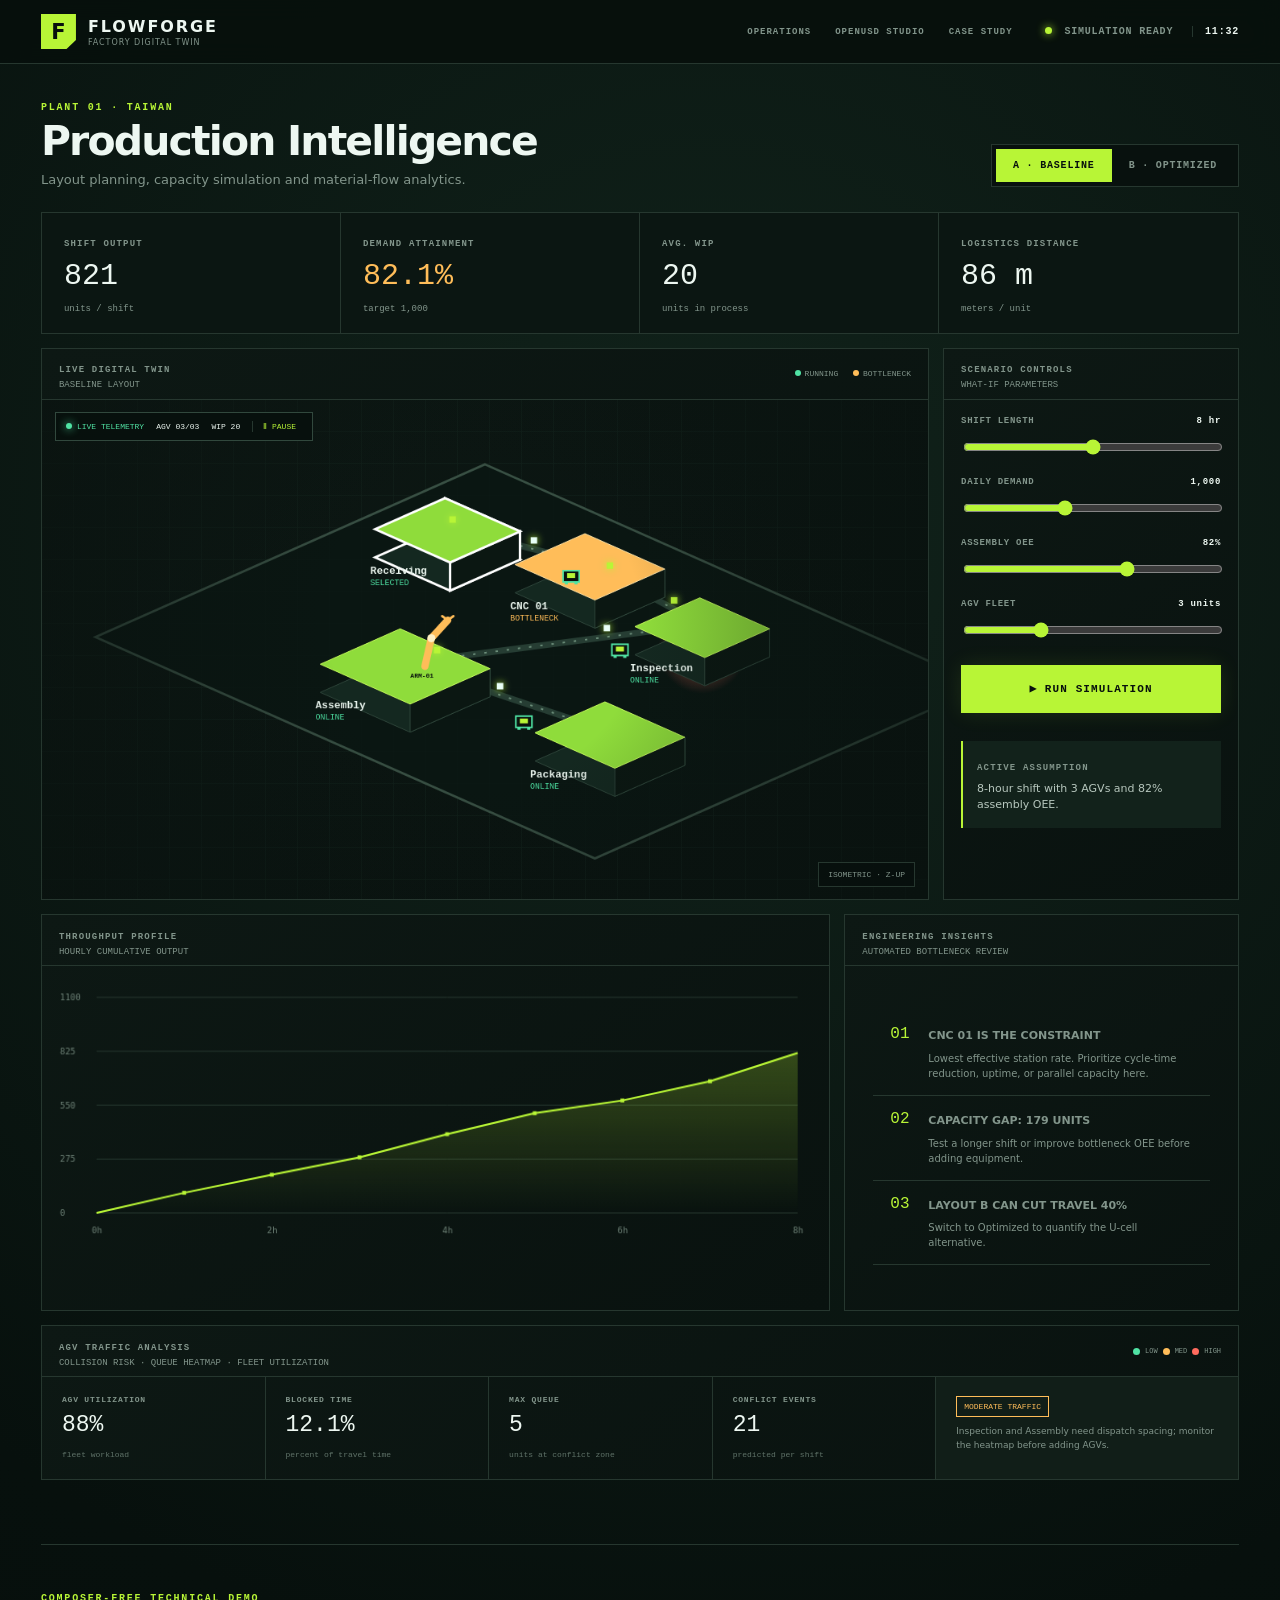
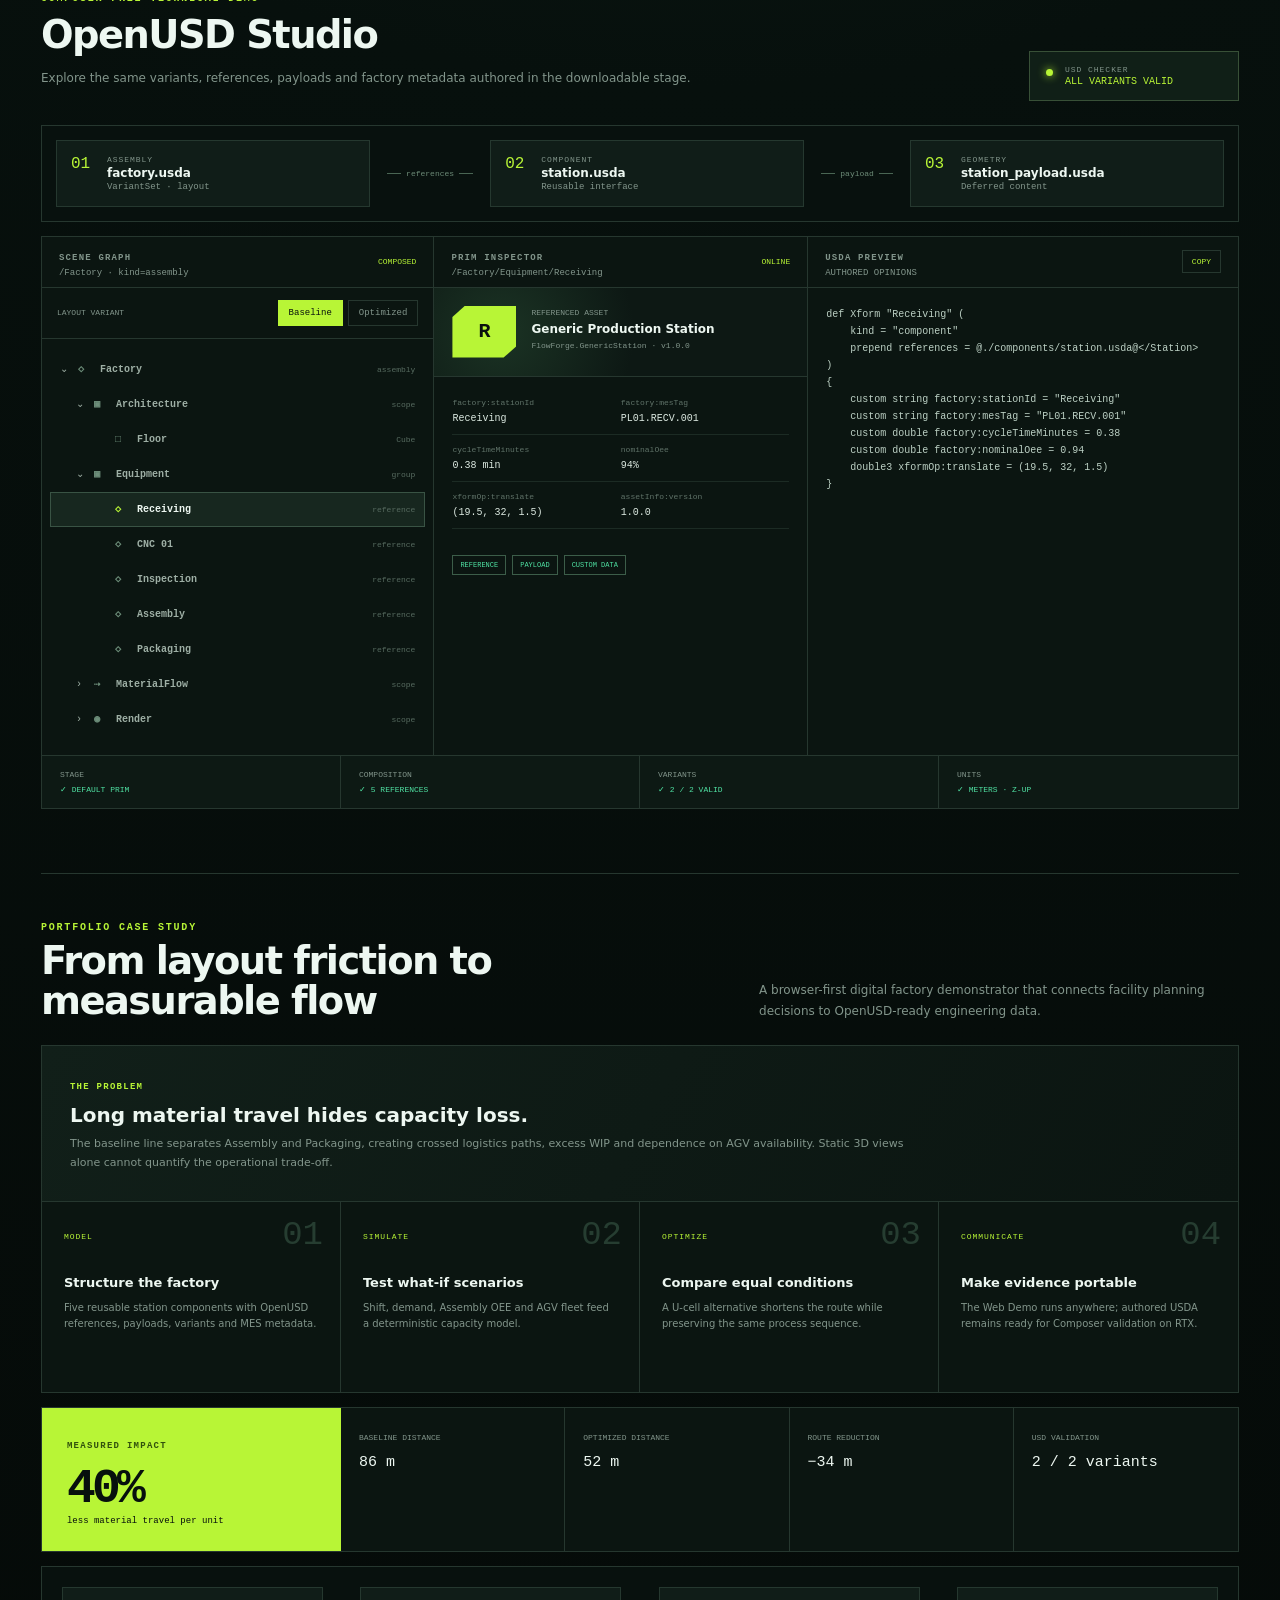
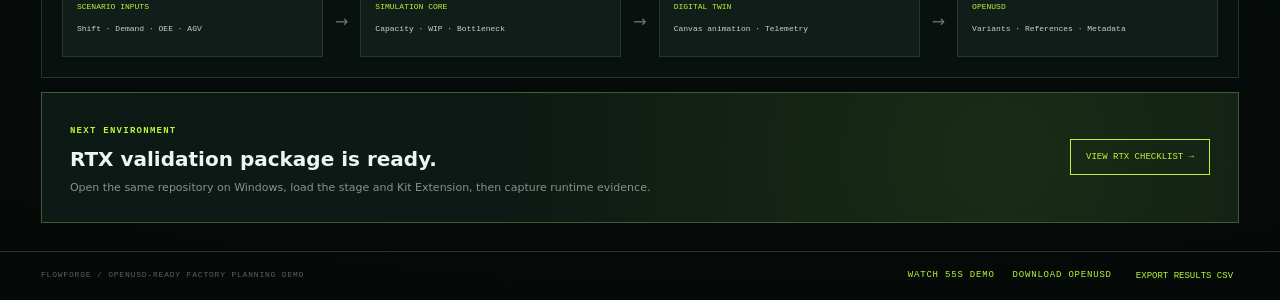
==== index.html @ 25b0a104 "feat: add AGV traffic analytics and demo media kit" ====
<!doctype html>
<html lang="zh-Hant">
<head>
  <meta charset="utf-8">
  <meta name="viewport" content="width=device-width, initial-scale=1">
  <title>FlowForge Factory Twin</title>
  <link rel="stylesheet" href="styles.css">
  <link rel="stylesheet" href="footer.css">
  <link rel="stylesheet" href="usd-lab.css">
  <link rel="stylesheet" href="case-study.css">
</head>
<body>
  <header class="topbar">
    <div class="brand"><span class="brand-mark">F</span><div><strong>FLOWFORGE</strong><small>FACTORY DIGITAL TWIN</small></div></div>
    <nav class="top-nav" aria-label="Demo sections"><a href="#operations">OPERATIONS</a><a href="#openusd-studio">OPENUSD STUDIO</a><a href="#case-study">CASE STUDY</a></nav>
    <div class="status"><i></i> SIMULATION READY <span id="clock">08:00</span></div>
  </header>

  <main>
    <section class="hero-row" id="operations">
      <div><p class="eyebrow">PLANT 01 · TAIWAN</p><h1>Production Intelligence</h1><p class="subtitle">Layout planning, capacity simulation and material-flow analytics.</p></div>
      <div class="layout-switch" role="group" aria-label="佈局方案">
        <button class="layout-btn active" data-layout="baseline">A · BASELINE</button>
        <button class="layout-btn" data-layout="optimized">B · OPTIMIZED</button>
      </div>
    </section>

    <section class="kpis" aria-label="關鍵績效指標">
      <article><span>SHIFT OUTPUT</span><strong id="kpi-output">—</strong><small>units / shift</small></article>
      <article><span>DEMAND ATTAINMENT</span><strong id="kpi-attainment">—</strong><small id="attainment-note">target 1,000</small></article>
      <article><span>AVG. WIP</span><strong id="kpi-wip">—</strong><small>units in process</small></article>
      <article><span>LOGISTICS DISTANCE</span><strong id="kpi-distance">—</strong><small>meters / unit</small></article>
    </section>

    <section class="workspace">
      <div class="stage-card">
        <div class="panel-head"><div><span>LIVE DIGITAL TWIN</span><small id="layout-label">BASELINE LAYOUT</small></div><div class="legend"><b class="ok"></b>RUNNING <b class="warn"></b>BOTTLENECK</div></div>
        <div class="canvas-wrap">
          <canvas id="factory-canvas" width="1100" height="620" aria-label="包含機械手臂、輸送帶、AGV 與移動工件的工廠數位雙生俯視圖"></canvas>
          <div class="live-hud" aria-live="polite"><span><i></i>LIVE TELEMETRY</span><b id="agv-live">AGV 03/03</b><b id="parts-live">WIP 00</b><button id="motion-toggle" aria-pressed="false">Ⅱ PAUSE</button></div>
          <div class="view-chip">ISOMETRIC · Z-UP</div>
        </div>
      </div>

      <aside class="control-card">
        <div class="panel-head"><div><span>SCENARIO CONTROLS</span><small>WHAT-IF PARAMETERS</small></div></div>
        <label>SHIFT LENGTH <output id="shift-out">8 hr</output><input id="shift" type="range" min="4" max="12" step="1" value="8"></label>
        <label>DAILY DEMAND <output id="demand-out">1,000</output><input id="demand" type="range" min="500" max="1800" step="50" value="1000"></label>
        <label>ASSEMBLY OEE <output id="oee-out">82%</output><input id="oee" type="range" min="50" max="100" step="1" value="82"></label>
        <label>AGV FLEET <output id="agv-out">3 units</output><input id="agv" type="range" min="1" max="8" step="1" value="3"></label>
        <button id="run-sim" class="run-btn"><span>▶</span> RUN SIMULATION</button>
        <p id="validation" class="validation" role="alert"></p>
        <div class="scenario-note"><span>ACTIVE ASSUMPTION</span><p id="scenario-summary">8-hour shift with 3 AGVs and 82% assembly OEE.</p></div>
      </aside>
    </section>

    <section class="lower-grid">
      <article class="chart-card"><div class="panel-head"><div><span>THROUGHPUT PROFILE</span><small>HOURLY CUMULATIVE OUTPUT</small></div></div><canvas id="chart" width="800" height="260"></canvas></article>
      <article class="insight-card"><div class="panel-head"><div><span>ENGINEERING INSIGHTS</span><small>AUTOMATED BOTTLENECK REVIEW</small></div></div><div id="insights" class="empty-state">Run a simulation to generate engineering recommendations.</div></article>
    </section>

    <section class="mobility-card" aria-labelledby="mobility-title">
      <div class="panel-head"><div><span id="mobility-title">AGV TRAFFIC ANALYSIS</span><small>COLLISION RISK · QUEUE HEATMAP · FLEET UTILIZATION</small></div><div class="heat-legend"><i></i>LOW <i></i>MED <i></i>HIGH</div></div>
      <div class="mobility-grid">
        <article><span>AGV UTILIZATION</span><strong id="agv-utilization">—</strong><small id="agv-util-note">fleet workload</small></article>
        <article><span>BLOCKED TIME</span><strong id="blocked-time">—</strong><small>percent of travel time</small></article>
        <article><span>MAX QUEUE</span><strong id="max-queue">—</strong><small>units at conflict zone</small></article>
        <article><span>CONFLICT EVENTS</span><strong id="conflict-events">—</strong><small>predicted per shift</small></article>
        <div class="congestion-summary"><b id="traffic-level">CALCULATING</b><p id="traffic-advice">Traffic model updates with demand, layout and fleet size.</p></div>
      </div>
    </section>

    <section class="usd-lab" id="openusd-studio" aria-labelledby="usd-title">
      <div class="usd-hero">
        <div>
          <p class="eyebrow">COMPOSER-FREE TECHNICAL DEMO</p>
          <h2 id="usd-title">OpenUSD Studio</h2>
          <p>Explore the same variants, references, payloads and factory metadata authored in the downloadable stage.</p>
        </div>
        <div class="usd-valid"><i></i><span>USD CHECKER</span><strong>ALL VARIANTS VALID</strong></div>
      </div>

      <div class="composition-flow" aria-label="OpenUSD composition layers">
        <article><b>01</b><span>ASSEMBLY</span><strong>factory.usda</strong><small>VariantSet · layout</small></article>
        <i>references</i>
        <article><b>02</b><span>COMPONENT</span><strong>station.usda</strong><small>Reusable interface</small></article>
        <i>payload</i>
        <article><b>03</b><span>GEOMETRY</span><strong>station_payload.usda</strong><small>Deferred content</small></article>
      </div>

      <div class="usd-grid">
        <article class="scene-panel">
          <div class="panel-head"><div><span>SCENE GRAPH</span><small>/Factory · kind=assembly</small></div><em>COMPOSED</em></div>
          <div class="variant-bar"><span>LAYOUT VARIANT</span><button class="usd-variant active" data-layout="baseline">Baseline</button><button class="usd-variant" data-layout="optimized">Optimized</button></div>
          <div class="tree" role="tree" aria-label="OpenUSD Scene Graph">
            <div class="tree-row root"><span>⌄</span><b>◇</b><strong>Factory</strong><em>assembly</em></div>
            <div class="tree-row branch"><span>⌄</span><b>▣</b><strong>Architecture</strong><em>scope</em></div>
            <div class="tree-row leaf"><span></span><b>□</b><strong>Floor</strong><em>Cube</em></div>
            <div class="tree-row branch"><span>⌄</span><b>▣</b><strong>Equipment</strong><em>group</em></div>
            <div id="station-tree"></div>
            <div class="tree-row branch"><span>›</span><b>⇢</b><strong>MaterialFlow</strong><em>scope</em></div>
            <div class="tree-row branch"><span>›</span><b>◉</b><strong>Render</strong><em>scope</em></div>
          </div>
        </article>

        <article class="metadata-panel">
          <div class="panel-head"><div><span>PRIM INSPECTOR</span><small id="prim-path">/Factory/Equipment/Receiving</small></div><em id="prim-status">ONLINE</em></div>
          <div class="asset-preview"><div id="asset-cube"><span>R</span></div><div><small>REFERENCED ASSET</small><strong>Generic Production Station</strong><p>FlowForge.GenericStation · v1.0.0</p></div></div>
          <dl id="metadata-list"></dl>
          <div class="arc-badges"><span>REFERENCE</span><span>PAYLOAD</span><span>CUSTOM DATA</span></div>
        </article>

        <article class="code-panel">
          <div class="panel-head"><div><span>USDA PREVIEW</span><small>AUTHORED OPINIONS</small></div><button id="copy-usda">COPY</button></div>
          <pre id="usda-preview"></pre>
          <p id="copy-status" role="status"></p>
        </article>
      </div>

      <div class="validation-strip">
        <div><span>STAGE</span><strong>✓ DEFAULT PRIM</strong></div>
        <div><span>COMPOSITION</span><strong>✓ 5 REFERENCES</strong></div>
        <div><span>VARIANTS</span><strong>✓ 2 / 2 VALID</strong></div>
        <div><span>UNITS</span><strong>✓ METERS · Z-UP</strong></div>
      </div>
    </section>

    <section class="case-study" id="case-study" aria-labelledby="case-title">
      <div class="case-heading">
        <div><p class="eyebrow">PORTFOLIO CASE STUDY</p><h2 id="case-title">From layout friction to measurable flow</h2></div>
        <p>A browser-first digital factory demonstrator that connects facility planning decisions to OpenUSD-ready engineering data.</p>
      </div>
      <div class="case-problem">
        <span>THE PROBLEM</span>
        <h3>Long material travel hides capacity loss.</h3>
        <p>The baseline line separates Assembly and Packaging, creating crossed logistics paths, excess WIP and dependence on AGV availability. Static 3D views alone cannot quantify the operational trade-off.</p>
      </div>
      <div class="case-method" aria-label="Project method">
        <article><b>01</b><span>MODEL</span><strong>Structure the factory</strong><p>Five reusable station components with OpenUSD references, payloads, variants and MES metadata.</p></article>
        <article><b>02</b><span>SIMULATE</span><strong>Test what-if scenarios</strong><p>Shift, demand, Assembly OEE and AGV fleet feed a deterministic capacity model.</p></article>
        <article><b>03</b><span>OPTIMIZE</span><strong>Compare equal conditions</strong><p>A U-cell alternative shortens the route while preserving the same process sequence.</p></article>
        <article><b>04</b><span>COMMUNICATE</span><strong>Make evidence portable</strong><p>The Web Demo runs anywhere; authored USDA remains ready for Composer validation on RTX.</p></article>
      </div>
      <div class="case-results">
        <div class="result-lead"><span>MEASURED IMPACT</span><strong>40%</strong><p>less material travel per unit</p></div>
        <dl>
          <div><dt>BASELINE DISTANCE</dt><dd>86 m</dd></div>
          <div><dt>OPTIMIZED DISTANCE</dt><dd>52 m</dd></div>
          <div><dt>ROUTE REDUCTION</dt><dd>−34 m</dd></div>
          <div><dt>USD VALIDATION</dt><dd>2 / 2 variants</dd></div>
        </dl>
      </div>
      <div class="architecture" aria-label="Technical architecture">
        <div><span>SCENARIO INPUTS</span><strong>Shift · Demand · OEE · AGV</strong></div><i>→</i>
        <div><span>SIMULATION CORE</span><strong>Capacity · WIP · Bottleneck</strong></div><i>→</i>
        <div><span>DIGITAL TWIN</span><strong>Canvas animation · Telemetry</strong></div><i>→</i>
        <div><span>OPENUSD</span><strong>Variants · References · Metadata</strong></div>
      </div>
      <div class="rtx-handoff"><div><span>NEXT ENVIRONMENT</span><h3>RTX validation package is ready.</h3><p>Open the same repository on Windows, load the stage and Kit Extension, then capture runtime evidence.</p></div><a href="docs/windows-rtx-validation.md">VIEW RTX CHECKLIST →</a></div>
    </section>
  </main>
  <footer>
    <span>FLOWFORGE / OPENUSD-READY FACTORY PLANNING DEMO</span>
    <div class="footer-actions">
      <a href="docs/demo-video/factory-twin-portfolio-demo-55s.mp4">WATCH 55S DEMO</a>
      <a href="assets/usd/factory.usda" download>DOWNLOAD OPENUSD</a>
      <button id="export-csv">EXPORT RESULTS CSV</button>
    </div>
  </footer>
  <script src="app.js"></script>
  <script src="usd-lab.js"></script>
</body>
</html>
---- styles.css ----
:root{--bg:#07100d;--panel:#0d1814;--panel2:#101f1a;--line:#26372f;--lime:#b8f536;--mint:#50e3a4;--amber:#ffbd59;--text:#edf7f1;--muted:#82958b;--red:#ff6b5e}*{box-sizing:border-box}body{margin:0;background:radial-gradient(circle at 55% 15%,#11231b 0,#07100d 38%,#050a08 100%);color:var(--text);font-family:Inter,ui-sans-serif,system-ui,-apple-system,sans-serif;min-height:100vh}.topbar{height:64px;padding:0 3.2vw;border-bottom:1px solid var(--line);display:flex;align-items:center;justify-content:space-between;background:#07100de8;position:sticky;top:0;z-index:5;backdrop-filter:blur(12px)}.brand{display:flex;gap:12px;align-items:center}.brand-mark{display:grid;place-items:center;width:35px;height:35px;color:#07100d;background:var(--lime);font-weight:900;font-size:21px;clip-path:polygon(0 0,100% 0,100% 74%,73% 100%,0 100%)}.brand strong,.brand small{display:block;letter-spacing:.12em}.brand small{font-size:8px;color:var(--muted);margin-top:2px}.status{font:600 10px/1 monospace;color:var(--muted);letter-spacing:.08em}.status i{display:inline-block;width:7px;height:7px;border-radius:50%;background:var(--lime);box-shadow:0 0 9px var(--lime);margin-right:6px}.status span{color:var(--text);border-left:1px solid var(--line);margin-left:12px;padding-left:12px}main{max-width:1560px;margin:auto;padding:38px 3.2vw 28px}.hero-row{display:flex;align-items:end;justify-content:space-between;margin-bottom:25px}.eyebrow{font:700 10px monospace;letter-spacing:.18em;color:var(--lime);margin:0 0 8px}h1{font-size:clamp(30px,3.2vw,52px);letter-spacing:-.045em;line-height:1;margin:0}.subtitle{color:var(--muted);font-size:13px;margin:10px 0 0}.layout-switch{display:flex;border:1px solid var(--line);padding:4px;background:#08110e}.layout-btn{border:0;background:transparent;color:var(--muted);font:700 10px monospace;letter-spacing:.08em;padding:11px 17px;cursor:pointer}.layout-btn.active{background:var(--lime);color:#07100d}.kpis{display:grid;grid-template-columns:repeat(4,1fr);border:1px solid var(--line);margin-bottom:14px}.kpis article{padding:18px 22px;background:#0b1612;border-right:1px solid var(--line)}.kpis article:last-child{border:0}.kpis span,.panel-head span,.scenario-note span{font:700 9px monospace;letter-spacing:.13em;color:var(--muted)}.kpis strong{font:500 30px monospace;display:block;margin:9px 0 3px}.kpis small,.panel-head small{color:var(--muted);font:9px monospace}.workspace{display:grid;grid-template-columns:minmax(0,3fr) minmax(280px,1fr);gap:14px}.stage-card,.control-card,.chart-card,.insight-card{border:1px solid var(--line);background:linear-gradient(145deg,#0d1814,#09120f)}.panel-head{height:51px;padding:0 17px;border-bottom:1px solid var(--line);display:flex;align-items:center;justify-content:space-between}.panel-head small{display:block;margin-top:4px}.legend{font:8px monospace;color:var(--muted)}.legend b{display:inline-block;width:6px;height:6px;border-radius:50%;margin:0 4px 0 10px}.ok{background:var(--mint)}.warn{background:var(--amber)}.canvas-wrap{position:relative;min-height:390px;background:linear-gradient(transparent 31px,#13231d 32px),linear-gradient(90deg,transparent 31px,#13231d 32px);background-size:32px 32px;overflow:hidden}.canvas-wrap:after{content:"";position:absolute;inset:0;background:radial-gradient(circle at 50% 45%,transparent 30%,#09120fbb 100%);pointer-events:none}canvas{display:block;width:100%;height:auto}.view-chip{position:absolute;right:13px;bottom:12px;padding:7px 9px;background:#07100ddd;border:1px solid var(--line);font:8px monospace;color:var(--muted);z-index:2}.control-card{padding-bottom:15px}.control-card label{display:block;padding:16px 17px 3px;color:var(--muted);font:700 9px monospace;letter-spacing:.08em}.control-card output{float:right;color:var(--text)}input[type=range]{width:100%;accent-color:var(--lime);margin-top:13px}.run-btn{width:calc(100% - 34px);margin:21px 17px 0;height:48px;border:0;background:var(--lime);color:#07100d;font:800 11px monospace;letter-spacing:.1em;cursor:pointer;box-shadow:0 0 22px #b8f5361c}.run-btn:hover{filter:brightness(1.08)}.run-btn.running{animation:pulse .7s infinite alternate}@keyframes pulse{to{opacity:.65}}.validation{min-height:15px;color:var(--red);font:10px monospace;margin:8px 17px 0}.scenario-note{margin:5px 17px 0;padding:14px;border-left:2px solid var(--lime);background:#12221b}.scenario-note p{font-size:11px;line-height:1.5;color:#b7c7be;margin:7px 0 0}.lower-grid{display:grid;grid-template-columns:2fr 1fr;gap:14px;margin-top:14px}.chart-card canvas{padding:12px 14px}.insight-card{min-height:250px}.empty-state{color:var(--muted);padding:45px 28px;font-size:12px;line-height:1.7}.insight{padding:14px 17px;border-bottom:1px solid var(--line);display:grid;grid-template-columns:28px 1fr;gap:10px}.insight b{color:var(--lime);font:16px monospace}.insight strong{font-size:11px}.insight p{margin:5px 0 0;color:var(--muted);font-size:10px;line-height:1.5}footer{border-top:1px solid var(--line);padding:18px 3.2vw;color:#53655c;font:8px monospace;letter-spacing:.1em;display:flex;justify-content:space-between}footer button{background:none;color:var(--lime);border:0;font:9px monospace;cursor:pointer}@media(max-width:900px){.hero-row{align-items:start;gap:20px;flex-direction:column}.workspace,.lower-grid{grid-template-columns:1fr}.kpis{grid-template-columns:repeat(2,1fr)}.kpis article:nth-child(2){border-right:0}.canvas-wrap{min-height:260px}}@media(max-width:520px){main{padding:25px 16px}.topbar{padding:0 16px}.status{font-size:0}.status span{font-size:10px;border:0}.kpis{grid-template-columns:1fr}.kpis article{border-right:0;border-bottom:1px solid var(--line)}.layout-switch{width:100%}.layout-btn{flex:1;padding:10px 5px}.brand strong{font-size:12px}.canvas-wrap{min-height:200px}}
---- footer.css ----
.footer-actions {
  display: flex;
  gap: 18px;
}

.footer-actions a {
  color: var(--lime);
  font: 9px monospace;
  text-decoration: none;
}

@media (max-width: 520px) {
  footer {
    align-items: flex-start;
    flex-direction: column;
    gap: 14px;
  }

  .footer-actions {
    flex-wrap: wrap;
  }
}
---- usd-lab.css ----
.top-nav{display:flex;gap:24px;margin-left:auto;margin-right:32px}.top-nav a{color:var(--muted);font:700 9px monospace;letter-spacing:.11em;text-decoration:none}.top-nav a:hover{color:var(--lime)}.usd-lab{margin-top:64px;border-top:1px solid var(--line);padding-top:48px;scroll-margin-top:80px}.usd-hero{display:flex;align-items:end;justify-content:space-between;margin-bottom:24px}.usd-hero h2{font-size:clamp(28px,3vw,46px);letter-spacing:-.04em;margin:0}.usd-hero>div>p:last-child{color:var(--muted);font-size:12px;max-width:690px;line-height:1.6}.usd-valid{border:1px solid #385037;background:#101f17;padding:13px 16px;display:grid;grid-template-columns:10px auto;gap:2px 9px;min-width:210px}.usd-valid i{grid-row:1/3;width:7px;height:7px;background:var(--lime);border-radius:50%;box-shadow:0 0 9px var(--lime);margin-top:4px}.usd-valid span{font:8px monospace;color:var(--muted);letter-spacing:.12em}.usd-valid strong{font:10px monospace;color:var(--lime)}.composition-flow{display:grid;grid-template-columns:1fr auto 1fr auto 1fr;align-items:center;border:1px solid var(--line);background:#08110e;padding:14px;margin-bottom:14px}.composition-flow article{background:#101d18;border:1px solid #25382f;padding:14px;display:grid;grid-template-columns:28px 1fr;gap:2px 8px}.composition-flow article b{grid-row:1/4;color:var(--lime);font:16px monospace}.composition-flow article span{color:var(--muted);font:8px monospace;letter-spacing:.12em}.composition-flow article strong{font-size:12px}.composition-flow article small{color:var(--muted);font:9px monospace}.composition-flow>i{color:#6d8c78;font:8px monospace;padding:0 12px;position:relative}.composition-flow>i:before,.composition-flow>i:after{content:"";display:inline-block;width:14px;border-top:1px solid #496553;vertical-align:middle;margin:0 5px}.usd-grid{display:grid;grid-template-columns:1.05fr 1fr 1.15fr;border:1px solid var(--line);background:#08110e}.usd-grid>article{min-width:0;border-right:1px solid var(--line);background:#0b1511}.usd-grid>article:last-child{border:0}.usd-grid .panel-head em{font:8px monospace;color:var(--lime);font-style:normal}.variant-bar{display:flex;align-items:center;gap:5px;padding:12px 15px;border-bottom:1px solid var(--line)}.variant-bar span{margin-right:auto;color:var(--muted);font:8px monospace}.usd-variant{border:1px solid var(--line);background:#0b1511;color:var(--muted);padding:7px 10px;font:9px monospace;cursor:pointer}.usd-variant.active{background:var(--lime);border-color:var(--lime);color:#07100d}.tree{padding:13px 8px 18px;min-height:380px}.tree-row{height:35px;display:grid;grid-template-columns:18px 22px 1fr auto;align-items:center;padding:0 9px;color:#9eafa5;font:10px monospace;border:1px solid transparent}.tree-row b{color:#6d8e7a}.tree-row em{color:#576b60;font:8px monospace;font-style:normal}.tree-row.branch{padding-left:25px}.tree-row.leaf{padding-left:46px}.tree-row.station{padding-left:46px;width:100%;background:transparent;border:1px solid transparent;text-align:left;cursor:pointer}.tree-row.station:hover,.tree-row.station.selected{background:#17271f;border-color:#395344;color:var(--text)}.tree-row.station.selected b{color:var(--lime)}.asset-preview{display:flex;align-items:center;gap:15px;padding:18px;border-bottom:1px solid var(--line);background:radial-gradient(circle at 18% 50%,#1b3324,#0d1814 43%)}#asset-cube{width:64px;height:52px;background:var(--lime);color:#0a120e;display:grid;place-items:center;font:900 20px monospace;clip-path:polygon(20% 0,100% 0,100% 78%,80% 100%,0 100%,0 22%)}.asset-preview small,.asset-preview strong{display:block}.asset-preview small{color:var(--muted);font:8px monospace}.asset-preview strong{font-size:12px;margin-top:5px}.asset-preview p{color:var(--muted);font:8px monospace;margin:5px 0}.metadata-panel dl{display:grid;grid-template-columns:1fr 1fr;margin:0;padding:11px 18px}.metadata-panel dl div{padding:10px 0;border-bottom:1px solid #1c2b24}.metadata-panel dt{color:#607369;font:8px monospace;margin-bottom:6px}.metadata-panel dd{margin:0;color:#dce9e1;font:10px monospace}.arc-badges{display:flex;gap:6px;padding:15px 18px}.arc-badges span{padding:5px 7px;border:1px solid #3c5d49;color:var(--mint);font:7px monospace}.code-panel pre{height:360px;overflow:auto;margin:0;padding:18px;color:#bcd0c4;font:10px/1.7 ui-monospace,monospace;white-space:pre-wrap}.code-panel pre .token-key{color:var(--lime)}.code-panel pre .token-value{color:#ffcc73}.code-panel .panel-head button{background:transparent;border:1px solid var(--line);color:var(--lime);font:8px monospace;padding:6px 9px;cursor:pointer}.code-panel>p{height:20px;color:var(--mint);font:8px monospace;margin:0;padding:0 18px}.validation-strip{display:grid;grid-template-columns:repeat(4,1fr);border:1px solid var(--line);border-top:0}.validation-strip div{padding:14px 18px;border-right:1px solid var(--line);background:#0d1914}.validation-strip div:last-child{border:0}.validation-strip span,.validation-strip strong{display:block;font:8px monospace}.validation-strip span{color:var(--muted);margin-bottom:6px}.validation-strip strong{color:var(--mint)}@media(max-width:1000px){.usd-grid{grid-template-columns:1fr 1fr}.code-panel{grid-column:1/3;border-top:1px solid var(--line)!important}.composition-flow{grid-template-columns:1fr}.composition-flow>i{text-align:center;padding:8px}.top-nav{display:none}}@media(max-width:650px){.usd-hero{align-items:start;flex-direction:column;gap:14px}.usd-valid{width:100%}.usd-grid{grid-template-columns:1fr}.usd-grid>article,.code-panel{grid-column:auto;border-right:0;border-bottom:1px solid var(--line)}.composition-flow>i:before,.composition-flow>i:after{width:45px}.validation-strip{grid-template-columns:1fr 1fr}.validation-strip div:nth-child(2){border-right:0}.metadata-panel dl{grid-template-columns:1fr}.usd-lab{margin-top:42px;padding-top:34px}}
---- case-study.css ----
.live-hud{position:absolute;left:13px;top:12px;z-index:3;display:flex;align-items:center;gap:12px;padding:8px 10px;background:#07100de8;border:1px solid #31483d;color:var(--muted);font:8px monospace}.live-hud span{color:var(--mint)}.live-hud span i{display:inline-block;width:6px;height:6px;margin-right:5px;border-radius:50%;background:var(--mint);box-shadow:0 0 8px var(--mint);animation:telemetryPulse 1s infinite alternate}.live-hud b{color:var(--text);font-weight:500}.live-hud button{border:0;border-left:1px solid var(--line);padding-left:10px;background:transparent;color:var(--lime);font:8px monospace;cursor:pointer}@keyframes telemetryPulse{to{opacity:.35}}

.mobility-card{margin-top:14px;border:1px solid var(--line);background:linear-gradient(145deg,#0d1814,#09120f)}.heat-legend{display:flex;align-items:center;gap:5px;color:var(--muted);font:7px monospace}.heat-legend i{width:7px;height:7px;border-radius:50%;background:#50e3a4}.heat-legend i:nth-of-type(2){background:#ffbd59}.heat-legend i:nth-of-type(3){background:#ff6b5e}.mobility-grid{display:grid;grid-template-columns:repeat(4,1fr) minmax(260px,1.35fr)}.mobility-grid article{padding:18px 20px;border-right:1px solid var(--line)}.mobility-grid article span{display:block;color:var(--muted);font:700 8px monospace;letter-spacing:.1em}.mobility-grid article strong{display:block;margin:8px 0 4px;font:500 23px monospace}.mobility-grid article small{color:#607369;font:8px monospace}.congestion-summary{padding:17px 20px;background:#111e18}.congestion-summary b{display:inline-block;padding:5px 7px;border:1px solid var(--amber);color:var(--amber);font:8px monospace}.congestion-summary b.high{border-color:var(--red);color:var(--red)}.congestion-summary b.low{border-color:var(--mint);color:var(--mint)}.congestion-summary p{margin:8px 0 0;color:var(--muted);font-size:9px;line-height:1.55}

.case-study{margin-top:64px;padding-top:48px;border-top:1px solid var(--line);scroll-margin-top:80px}.case-heading{display:flex;align-items:end;justify-content:space-between;gap:32px;margin-bottom:24px}.case-heading h2{max-width:700px;margin:0;font-size:clamp(28px,3vw,46px);letter-spacing:-.04em;line-height:1.05}.case-heading>p{max-width:480px;margin:0;color:var(--muted);font-size:12px;line-height:1.7}.case-problem{padding:28px;border:1px solid var(--line);background:linear-gradient(120deg,#111f19,#0b1511)}.case-problem span,.case-results span,.rtx-handoff span{color:var(--lime);font:700 9px monospace;letter-spacing:.14em}.case-problem h3,.rtx-handoff h3{margin:10px 0 8px;font-size:20px}.case-problem p,.rtx-handoff p{max-width:850px;margin:0;color:var(--muted);font-size:11px;line-height:1.7}.case-method{display:grid;grid-template-columns:repeat(4,1fr);border:1px solid var(--line);border-top:0}.case-method article{position:relative;min-height:190px;padding:22px;border-right:1px solid var(--line);background:#0b1511}.case-method article:last-child{border:0}.case-method b{position:absolute;right:17px;top:14px;color:#263d31;font:34px monospace}.case-method span{color:var(--lime);font:8px monospace;letter-spacing:.12em}.case-method strong{display:block;margin-top:32px;font-size:13px}.case-method p{color:var(--muted);font-size:10px;line-height:1.65}.case-results{display:grid;grid-template-columns:1fr 3fr;margin-top:14px;border:1px solid var(--line)}.result-lead{padding:25px;background:var(--lime);color:#07100d}.result-lead span{color:#31510d}.result-lead strong{display:block;margin:10px 0 0;font:700 48px monospace;letter-spacing:-.08em}.result-lead p{margin:0;font:9px monospace}.case-results dl{display:grid;grid-template-columns:repeat(4,1fr);margin:0;background:#0b1511}.case-results dl div{padding:25px 18px;border-right:1px solid var(--line)}.case-results dl div:last-child{border:0}.case-results dt{color:var(--muted);font:8px monospace}.case-results dd{margin:12px 0 0;font:15px monospace;color:var(--text)}.architecture{display:grid;grid-template-columns:1fr auto 1fr auto 1fr auto 1fr;align-items:center;margin-top:14px;padding:20px;border:1px solid var(--line);background:#08110e}.architecture div{min-height:70px;padding:14px;background:#101d18;border:1px solid #25382f}.architecture span,.architecture strong{display:block;font:8px monospace}.architecture span{color:var(--lime);margin-bottom:12px}.architecture strong{color:#c7d6cd;line-height:1.5}.architecture i{padding:0 12px;color:#61796b;font-style:normal}.rtx-handoff{display:flex;align-items:center;justify-content:space-between;gap:28px;margin-top:14px;padding:25px 28px;border:1px solid #405a36;background:radial-gradient(circle at 80% 50%,#1a2c16,#0d1914 52%)}.rtx-handoff a{flex:none;padding:12px 15px;border:1px solid var(--lime);color:var(--lime);font:9px monospace;text-decoration:none}.rtx-handoff a:hover{background:var(--lime);color:#07100d}

@media(max-width:1000px){.mobility-grid{grid-template-columns:repeat(2,1fr)}.mobility-grid article:nth-child(2){border-right:0}.congestion-summary{grid-column:1/3}.case-method{grid-template-columns:1fr 1fr}.case-method article:nth-child(2){border-right:0}.case-method article:nth-child(-n+2){border-bottom:1px solid var(--line)}.case-results{grid-template-columns:1fr}.case-results dl{grid-template-columns:1fr 1fr}.architecture{grid-template-columns:1fr}.architecture i{text-align:center;transform:rotate(90deg);padding:7px}.top-nav{gap:14px;margin-right:20px}}
@media(max-width:650px){.live-hud{gap:7px;left:8px;top:8px}.live-hud span{display:none}.live-hud b{font-size:7px}.mobility-grid{grid-template-columns:1fr 1fr}.mobility-grid article{padding:15px 14px}.mobility-grid article strong{font-size:19px}.case-heading,.rtx-handoff{align-items:flex-start;flex-direction:column}.case-method{grid-template-columns:1fr}.case-method article{min-height:155px;border-right:0;border-bottom:1px solid var(--line)!important}.case-results dl{grid-template-columns:1fr 1fr}.case-results dl div:nth-child(2){border-right:0}.case-results dl div:nth-child(-n+2){border-bottom:1px solid var(--line)}}
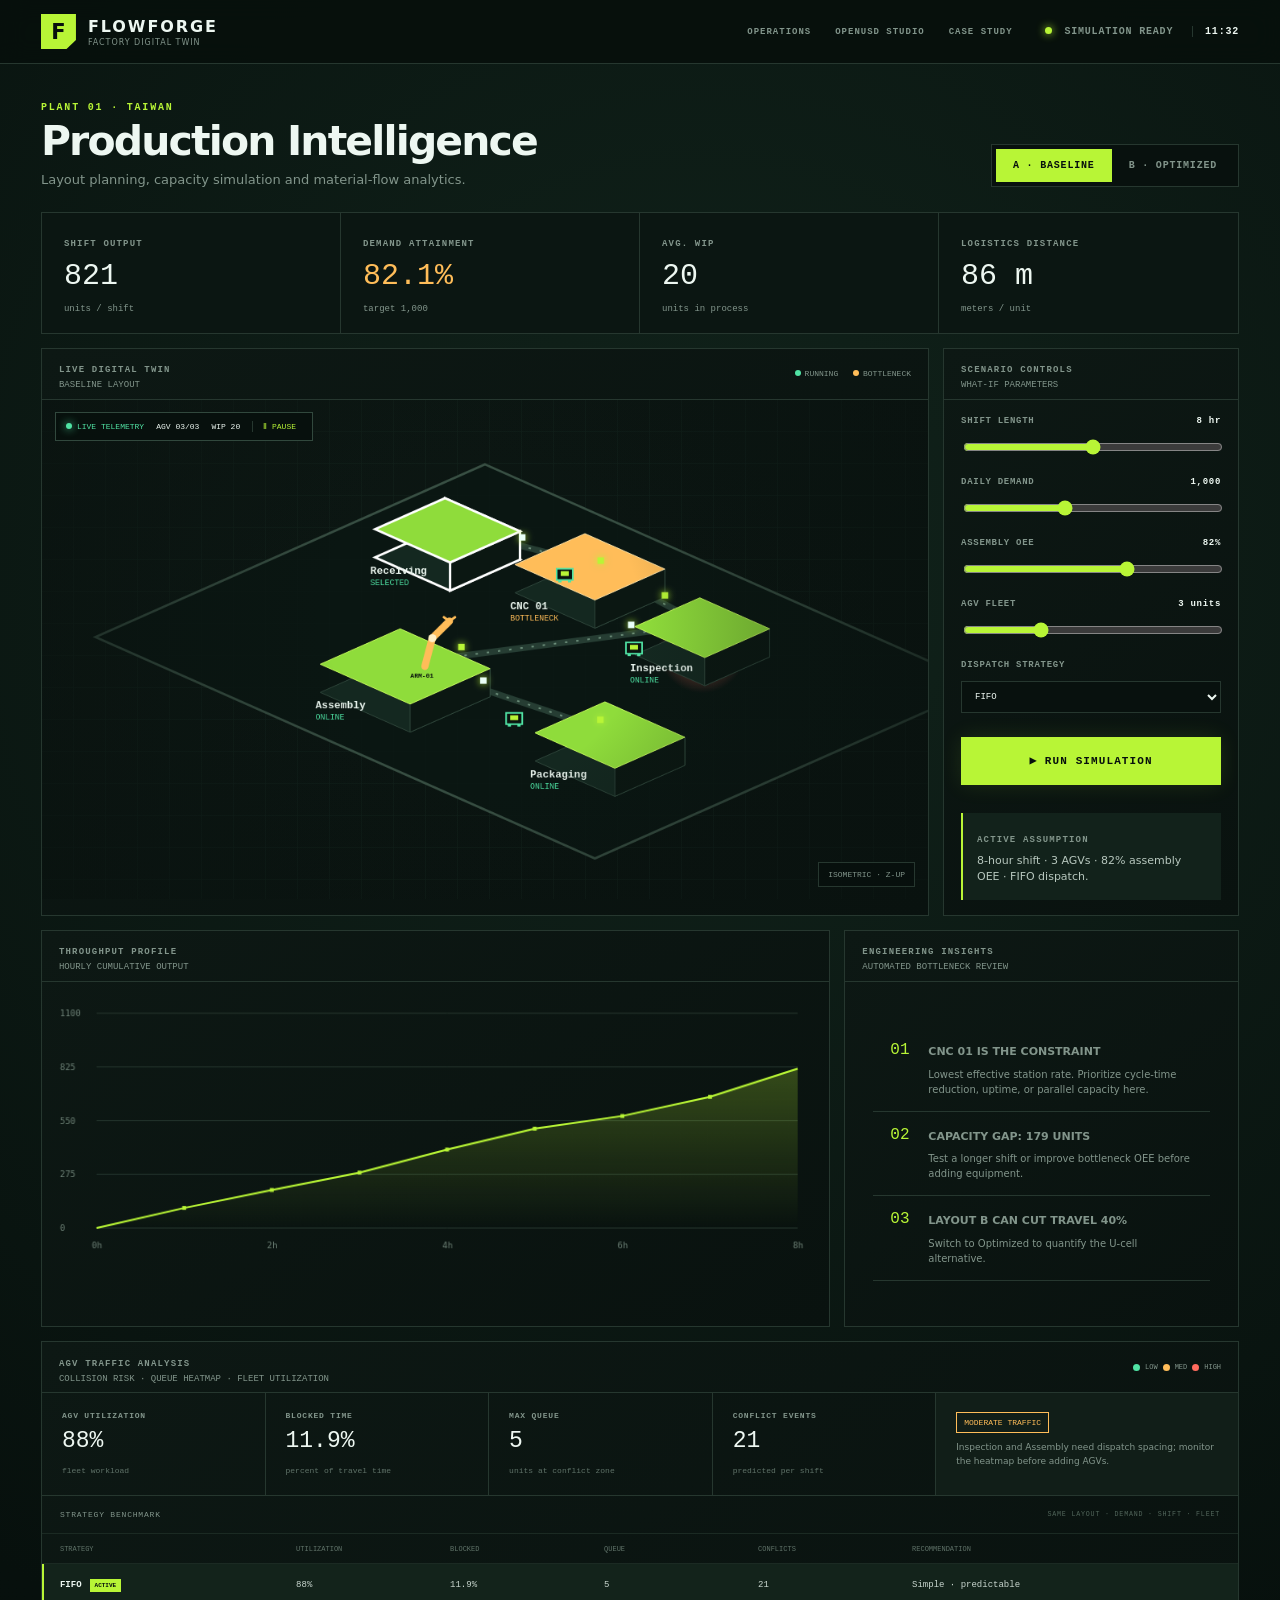
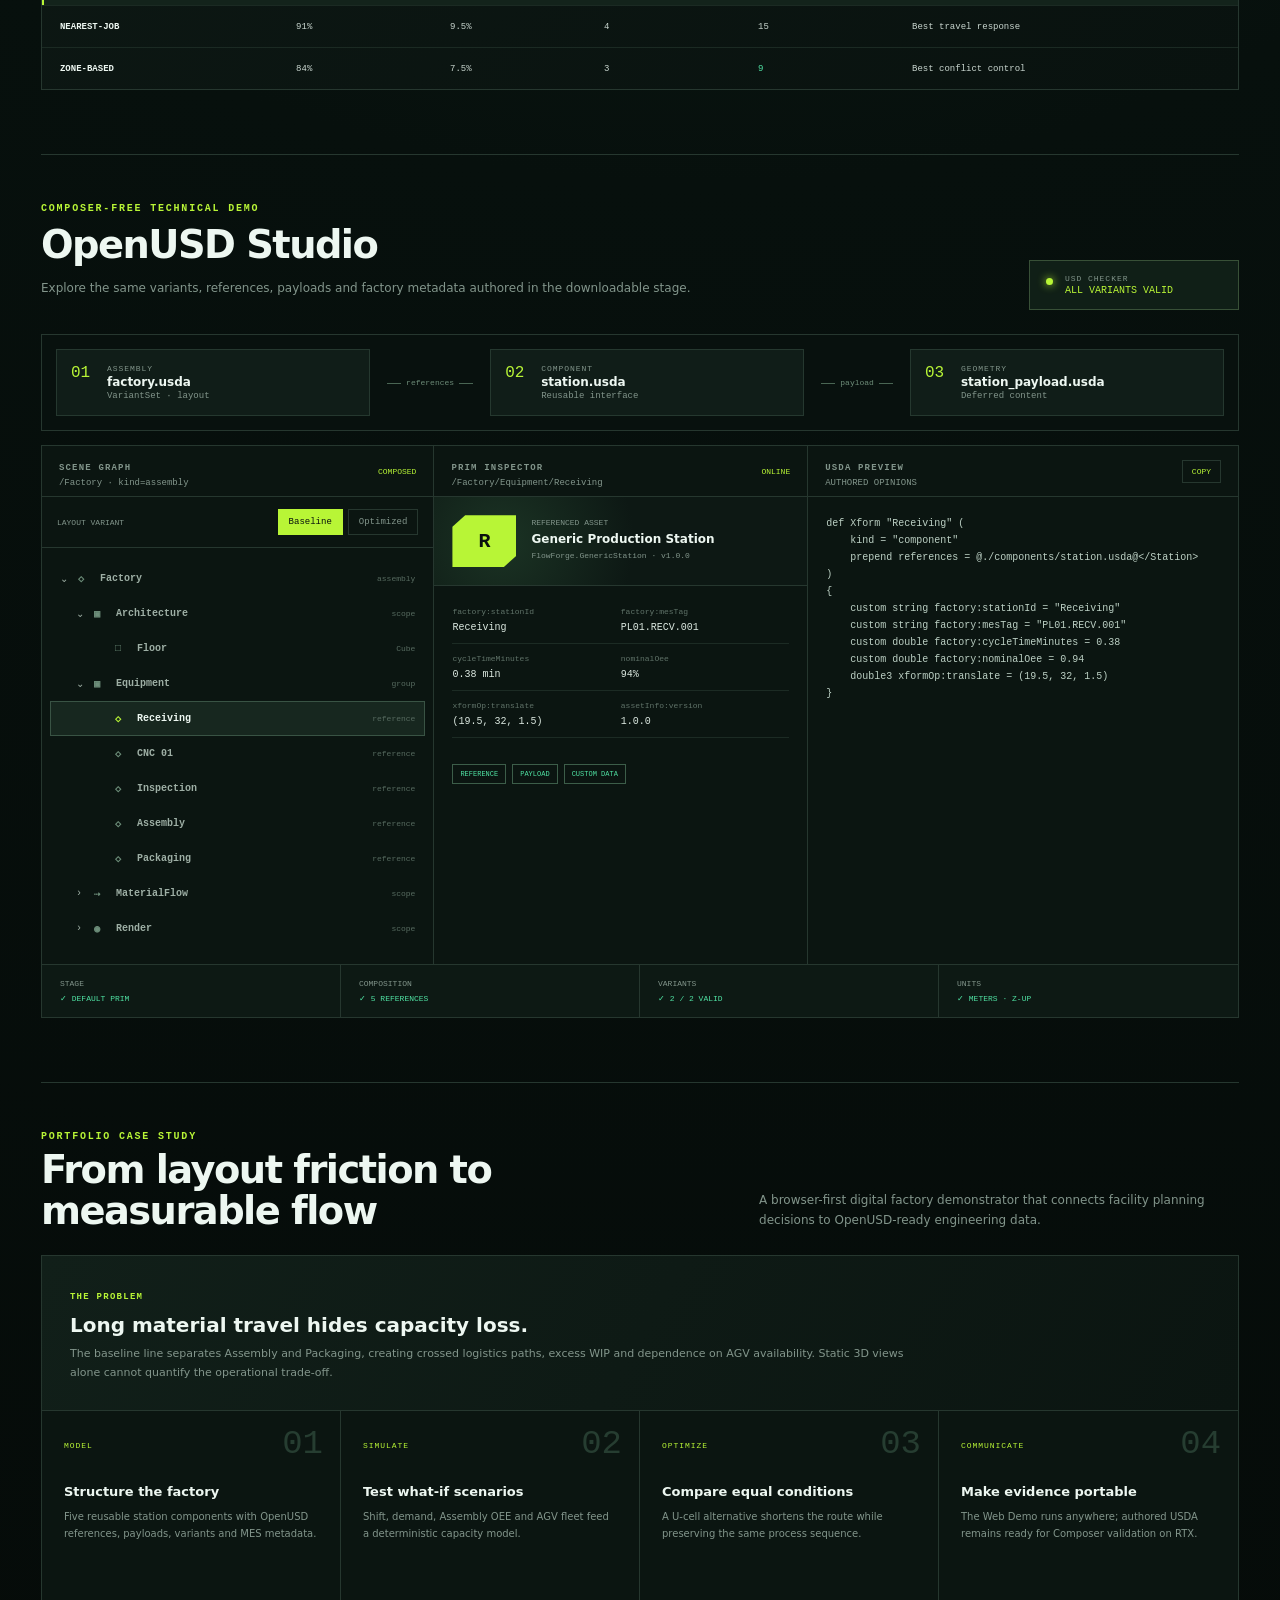
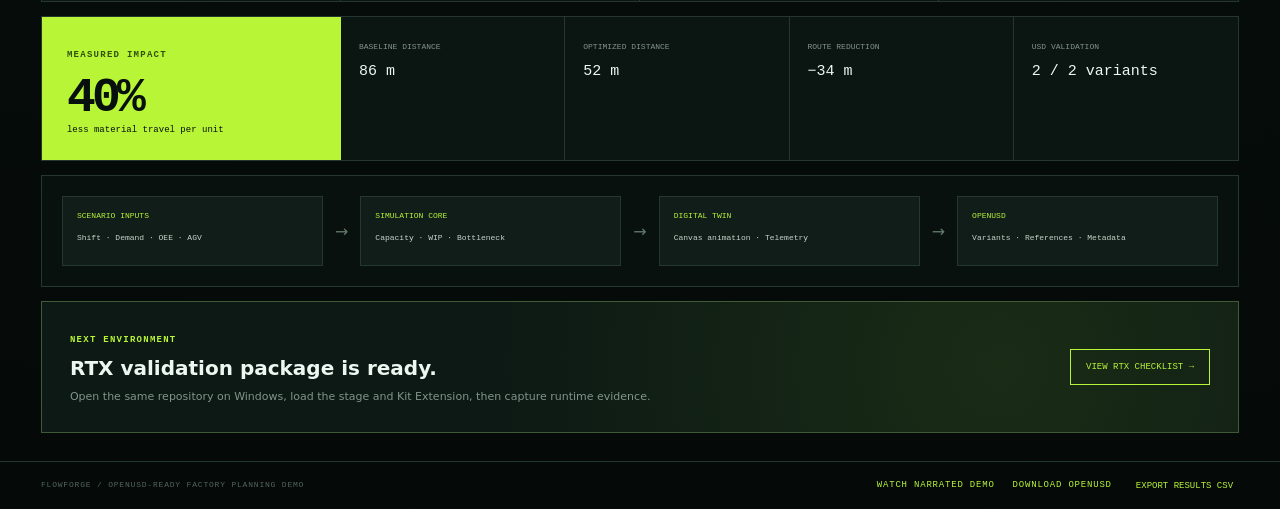
==== commit ce7e596f: "feat: compare AGV dispatch and add narrated demo" ====
--- a/index.html
+++ b/index.html
@@ -48,6 +48,7 @@
         <label>DAILY DEMAND <output id="demand-out">1,000</output><input id="demand" type="range" min="500" max="1800" step="50" value="1000"></label>
         <label>ASSEMBLY OEE <output id="oee-out">82%</output><input id="oee" type="range" min="50" max="100" step="1" value="82"></label>
         <label>AGV FLEET <output id="agv-out">3 units</output><input id="agv" type="range" min="1" max="8" step="1" value="3"></label>
+        <label>DISPATCH STRATEGY <select id="dispatch"><option value="fifo">FIFO</option><option value="nearest">NEAREST-JOB</option><option value="zone">ZONE-BASED</option></select></label>
         <button id="run-sim" class="run-btn"><span>▶</span> RUN SIMULATION</button>
         <p id="validation" class="validation" role="alert"></p>
         <div class="scenario-note"><span>ACTIVE ASSUMPTION</span><p id="scenario-summary">8-hour shift with 3 AGVs and 82% assembly OEE.</p></div>
@@ -67,6 +68,13 @@
         <article><span>MAX QUEUE</span><strong id="max-queue">—</strong><small>units at conflict zone</small></article>
         <article><span>CONFLICT EVENTS</span><strong id="conflict-events">—</strong><small>predicted per shift</small></article>
         <div class="congestion-summary"><b id="traffic-level">CALCULATING</b><p id="traffic-advice">Traffic model updates with demand, layout and fleet size.</p></div>
+      </div>
+      <div class="dispatch-compare">
+        <div class="dispatch-head"><span>STRATEGY BENCHMARK</span><small>SAME LAYOUT · DEMAND · SHIFT · FLEET</small></div>
+        <div class="dispatch-table" role="table" aria-label="AGV dispatch strategy comparison">
+          <div class="dispatch-row header" role="row"><span>STRATEGY</span><span>UTILIZATION</span><span>BLOCKED</span><span>QUEUE</span><span>CONFLICTS</span><span>RECOMMENDATION</span></div>
+          <div id="dispatch-rows"></div>
+        </div>
       </div>
     </section>
 
@@ -162,7 +170,7 @@
   <footer>
     <span>FLOWFORGE / OPENUSD-READY FACTORY PLANNING DEMO</span>
     <div class="footer-actions">
-      <a href="docs/demo-video/factory-twin-portfolio-demo-55s.mp4">WATCH 55S DEMO</a>
+      <a href="docs/demo-video/factory-twin-portfolio-demo-55s-narrated.mp4">WATCH NARRATED DEMO</a>
       <a href="assets/usd/factory.usda" download>DOWNLOAD OPENUSD</a>
       <button id="export-csv">EXPORT RESULTS CSV</button>
     </div>
--- a/case-study.css
+++ b/case-study.css
@@ -1,8 +1,9 @@
 .live-hud{position:absolute;left:13px;top:12px;z-index:3;display:flex;align-items:center;gap:12px;padding:8px 10px;background:#07100de8;border:1px solid #31483d;color:var(--muted);font:8px monospace}.live-hud span{color:var(--mint)}.live-hud span i{display:inline-block;width:6px;height:6px;margin-right:5px;border-radius:50%;background:var(--mint);box-shadow:0 0 8px var(--mint);animation:telemetryPulse 1s infinite alternate}.live-hud b{color:var(--text);font-weight:500}.live-hud button{border:0;border-left:1px solid var(--line);padding-left:10px;background:transparent;color:var(--lime);font:8px monospace;cursor:pointer}@keyframes telemetryPulse{to{opacity:.35}}
 
 .mobility-card{margin-top:14px;border:1px solid var(--line);background:linear-gradient(145deg,#0d1814,#09120f)}.heat-legend{display:flex;align-items:center;gap:5px;color:var(--muted);font:7px monospace}.heat-legend i{width:7px;height:7px;border-radius:50%;background:#50e3a4}.heat-legend i:nth-of-type(2){background:#ffbd59}.heat-legend i:nth-of-type(3){background:#ff6b5e}.mobility-grid{display:grid;grid-template-columns:repeat(4,1fr) minmax(260px,1.35fr)}.mobility-grid article{padding:18px 20px;border-right:1px solid var(--line)}.mobility-grid article span{display:block;color:var(--muted);font:700 8px monospace;letter-spacing:.1em}.mobility-grid article strong{display:block;margin:8px 0 4px;font:500 23px monospace}.mobility-grid article small{color:#607369;font:8px monospace}.congestion-summary{padding:17px 20px;background:#111e18}.congestion-summary b{display:inline-block;padding:5px 7px;border:1px solid var(--amber);color:var(--amber);font:8px monospace}.congestion-summary b.high{border-color:var(--red);color:var(--red)}.congestion-summary b.low{border-color:var(--mint);color:var(--mint)}.congestion-summary p{margin:8px 0 0;color:var(--muted);font-size:9px;line-height:1.55}
+.control-card select{display:block;width:100%;margin-top:11px;padding:9px;border:1px solid var(--line);background:#08110e;color:var(--text);font:9px monospace}.dispatch-compare{border-top:1px solid var(--line)}.dispatch-head{display:flex;justify-content:space-between;padding:14px 18px;color:var(--muted);font:8px monospace;letter-spacing:.1em}.dispatch-head small{color:#52665b}.dispatch-row{display:grid;grid-template-columns:1.15fr repeat(4,.75fr) 1.5fr;align-items:center;min-height:42px;padding:0 18px;border-top:1px solid #1b2a23;color:#c9d6cf;font:9px monospace}.dispatch-row.header{min-height:30px;color:#607369;font-size:7px}.dispatch-row.active{background:#13231b;box-shadow:inset 2px 0 var(--lime)}.dispatch-row .strategy{color:var(--text);font-weight:700}.dispatch-row.active .strategy:after{content:"ACTIVE";margin-left:8px;padding:3px 5px;background:var(--lime);color:#07100d;font-size:6px}.dispatch-row .best{color:var(--mint)}
 
 .case-study{margin-top:64px;padding-top:48px;border-top:1px solid var(--line);scroll-margin-top:80px}.case-heading{display:flex;align-items:end;justify-content:space-between;gap:32px;margin-bottom:24px}.case-heading h2{max-width:700px;margin:0;font-size:clamp(28px,3vw,46px);letter-spacing:-.04em;line-height:1.05}.case-heading>p{max-width:480px;margin:0;color:var(--muted);font-size:12px;line-height:1.7}.case-problem{padding:28px;border:1px solid var(--line);background:linear-gradient(120deg,#111f19,#0b1511)}.case-problem span,.case-results span,.rtx-handoff span{color:var(--lime);font:700 9px monospace;letter-spacing:.14em}.case-problem h3,.rtx-handoff h3{margin:10px 0 8px;font-size:20px}.case-problem p,.rtx-handoff p{max-width:850px;margin:0;color:var(--muted);font-size:11px;line-height:1.7}.case-method{display:grid;grid-template-columns:repeat(4,1fr);border:1px solid var(--line);border-top:0}.case-method article{position:relative;min-height:190px;padding:22px;border-right:1px solid var(--line);background:#0b1511}.case-method article:last-child{border:0}.case-method b{position:absolute;right:17px;top:14px;color:#263d31;font:34px monospace}.case-method span{color:var(--lime);font:8px monospace;letter-spacing:.12em}.case-method strong{display:block;margin-top:32px;font-size:13px}.case-method p{color:var(--muted);font-size:10px;line-height:1.65}.case-results{display:grid;grid-template-columns:1fr 3fr;margin-top:14px;border:1px solid var(--line)}.result-lead{padding:25px;background:var(--lime);color:#07100d}.result-lead span{color:#31510d}.result-lead strong{display:block;margin:10px 0 0;font:700 48px monospace;letter-spacing:-.08em}.result-lead p{margin:0;font:9px monospace}.case-results dl{display:grid;grid-template-columns:repeat(4,1fr);margin:0;background:#0b1511}.case-results dl div{padding:25px 18px;border-right:1px solid var(--line)}.case-results dl div:last-child{border:0}.case-results dt{color:var(--muted);font:8px monospace}.case-results dd{margin:12px 0 0;font:15px monospace;color:var(--text)}.architecture{display:grid;grid-template-columns:1fr auto 1fr auto 1fr auto 1fr;align-items:center;margin-top:14px;padding:20px;border:1px solid var(--line);background:#08110e}.architecture div{min-height:70px;padding:14px;background:#101d18;border:1px solid #25382f}.architecture span,.architecture strong{display:block;font:8px monospace}.architecture span{color:var(--lime);margin-bottom:12px}.architecture strong{color:#c7d6cd;line-height:1.5}.architecture i{padding:0 12px;color:#61796b;font-style:normal}.rtx-handoff{display:flex;align-items:center;justify-content:space-between;gap:28px;margin-top:14px;padding:25px 28px;border:1px solid #405a36;background:radial-gradient(circle at 80% 50%,#1a2c16,#0d1914 52%)}.rtx-handoff a{flex:none;padding:12px 15px;border:1px solid var(--lime);color:var(--lime);font:9px monospace;text-decoration:none}.rtx-handoff a:hover{background:var(--lime);color:#07100d}
 
 @media(max-width:1000px){.mobility-grid{grid-template-columns:repeat(2,1fr)}.mobility-grid article:nth-child(2){border-right:0}.congestion-summary{grid-column:1/3}.case-method{grid-template-columns:1fr 1fr}.case-method article:nth-child(2){border-right:0}.case-method article:nth-child(-n+2){border-bottom:1px solid var(--line)}.case-results{grid-template-columns:1fr}.case-results dl{grid-template-columns:1fr 1fr}.architecture{grid-template-columns:1fr}.architecture i{text-align:center;transform:rotate(90deg);padding:7px}.top-nav{gap:14px;margin-right:20px}}
-@media(max-width:650px){.live-hud{gap:7px;left:8px;top:8px}.live-hud span{display:none}.live-hud b{font-size:7px}.mobility-grid{grid-template-columns:1fr 1fr}.mobility-grid article{padding:15px 14px}.mobility-grid article strong{font-size:19px}.case-heading,.rtx-handoff{align-items:flex-start;flex-direction:column}.case-method{grid-template-columns:1fr}.case-method article{min-height:155px;border-right:0;border-bottom:1px solid var(--line)!important}.case-results dl{grid-template-columns:1fr 1fr}.case-results dl div:nth-child(2){border-right:0}.case-results dl div:nth-child(-n+2){border-bottom:1px solid var(--line)}}
+@media(max-width:650px){.live-hud{gap:7px;left:8px;top:8px}.live-hud span{display:none}.live-hud b{font-size:7px}.mobility-grid{grid-template-columns:1fr 1fr}.mobility-grid article{padding:15px 14px}.mobility-grid article strong{font-size:19px}.dispatch-compare{overflow-x:auto}.dispatch-head,.dispatch-table{min-width:650px}.case-heading,.rtx-handoff{align-items:flex-start;flex-direction:column}.case-method{grid-template-columns:1fr}.case-method article{min-height:155px;border-right:0;border-bottom:1px solid var(--line)!important}.case-results dl{grid-template-columns:1fr 1fr}.case-results dl div:nth-child(2){border-right:0}.case-results dl div:nth-child(-n+2){border-bottom:1px solid var(--line)}}
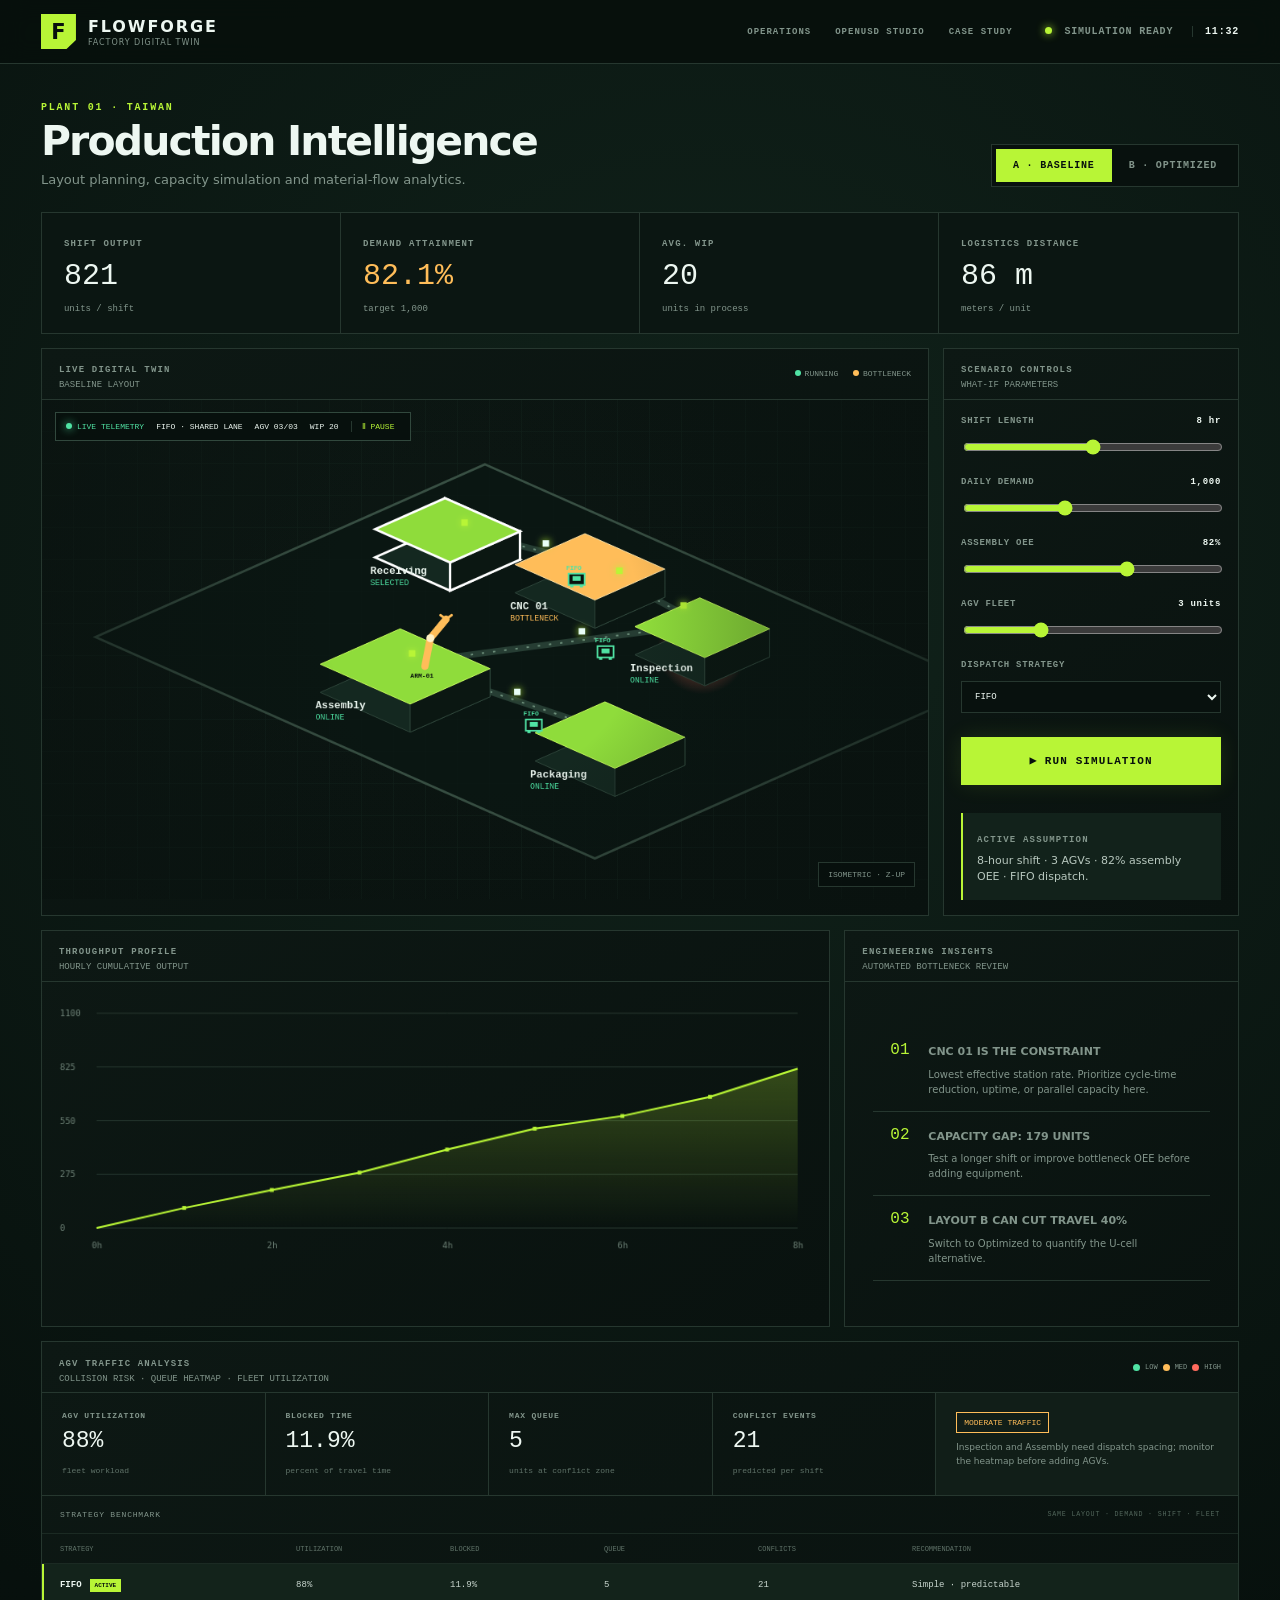
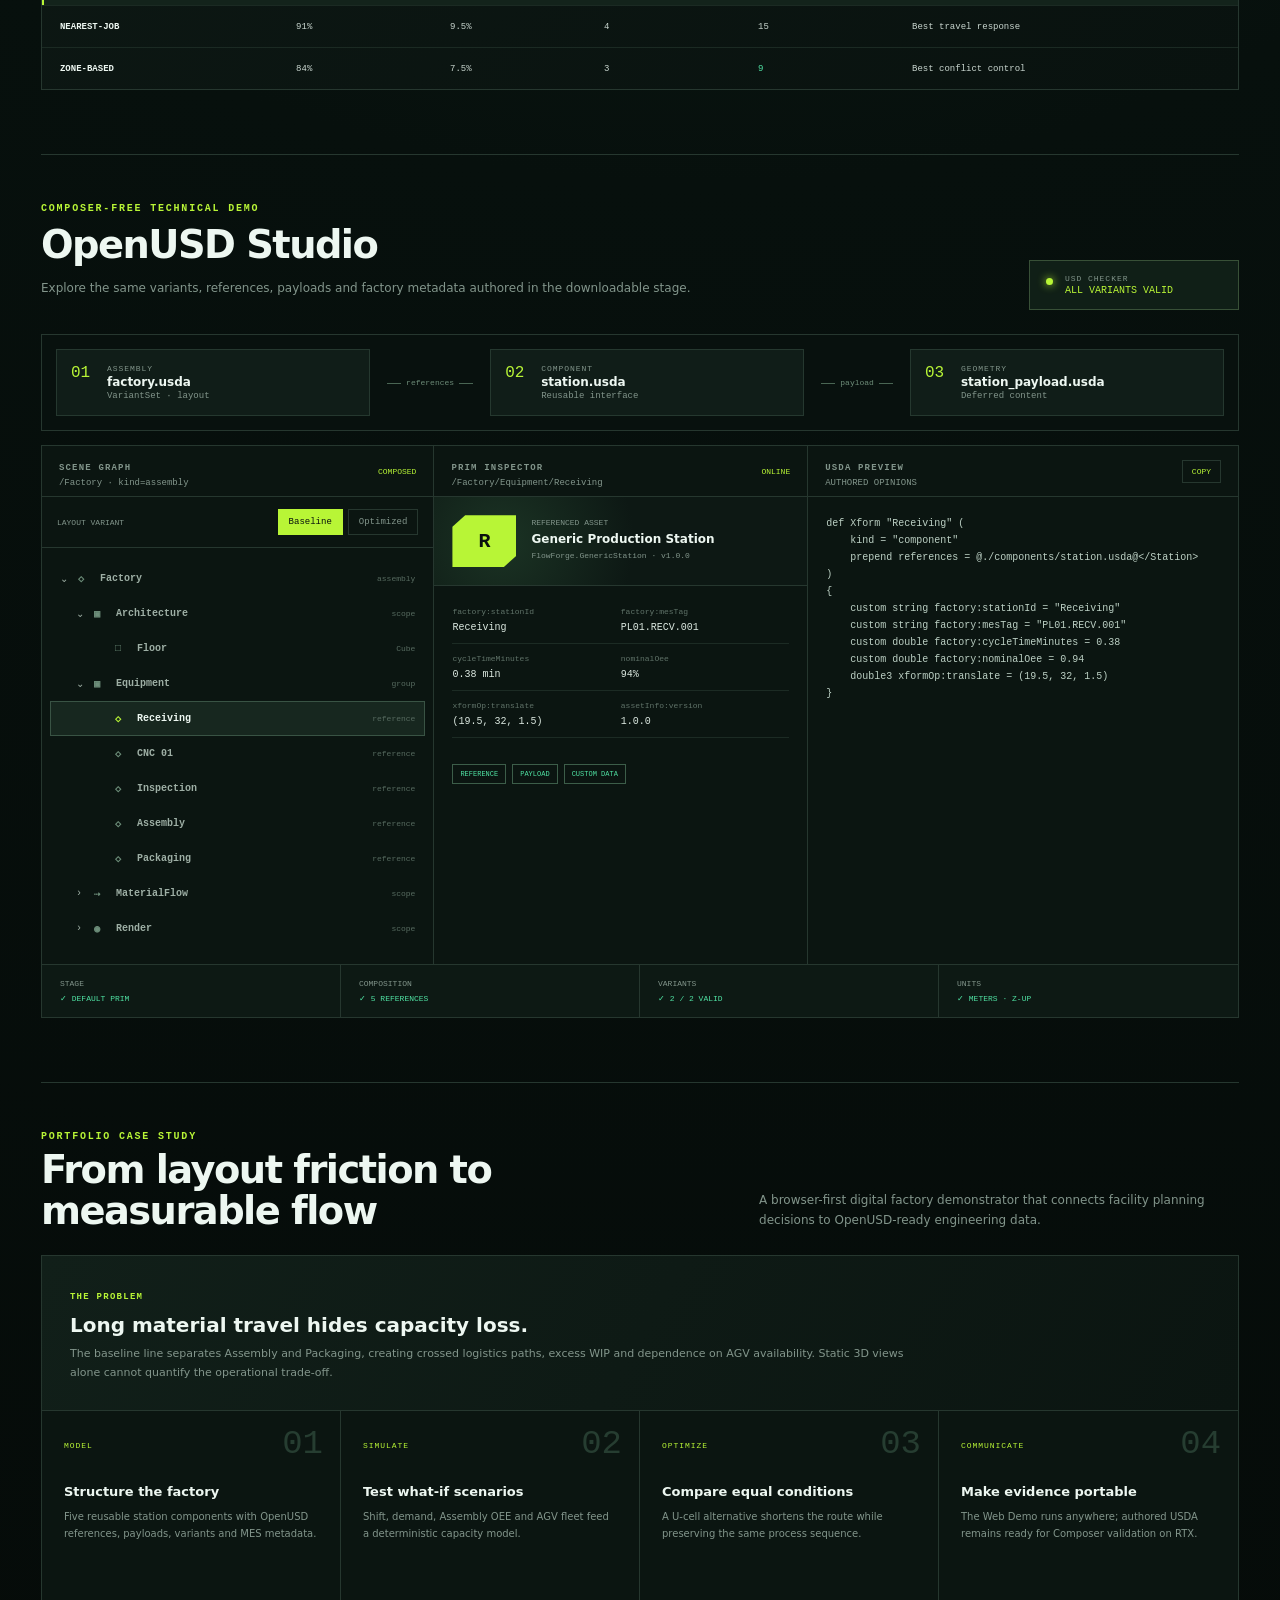
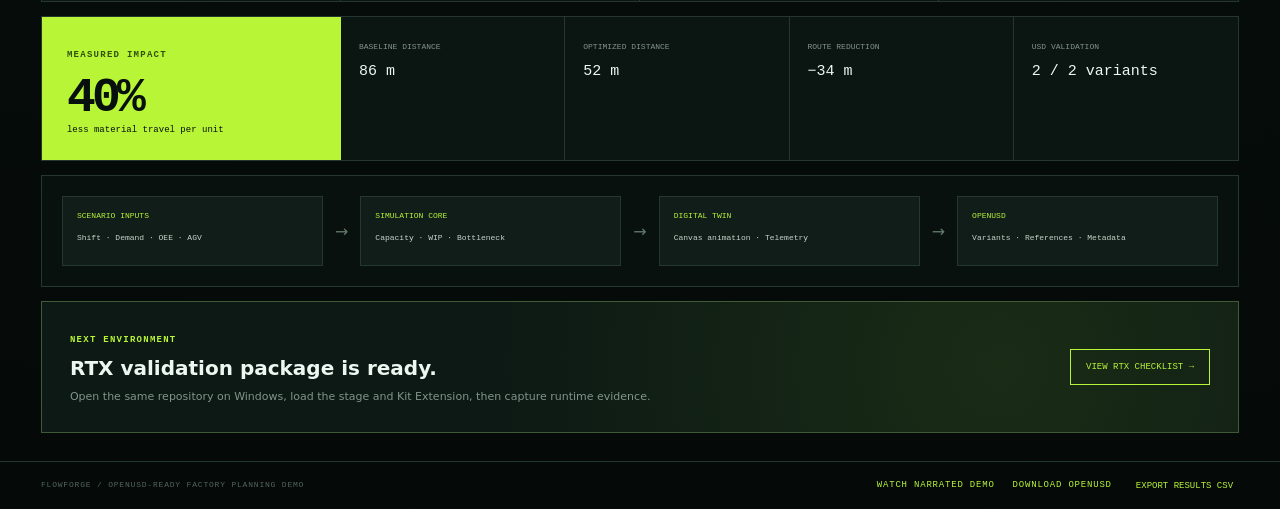
==== commit b09f9165: "feat: visualize AGV dispatch behavior" ====
--- a/index.html
+++ b/index.html
@@ -37,7 +37,7 @@
         <div class="panel-head"><div><span>LIVE DIGITAL TWIN</span><small id="layout-label">BASELINE LAYOUT</small></div><div class="legend"><b class="ok"></b>RUNNING <b class="warn"></b>BOTTLENECK</div></div>
         <div class="canvas-wrap">
           <canvas id="factory-canvas" width="1100" height="620" aria-label="包含機械手臂、輸送帶、AGV 與移動工件的工廠數位雙生俯視圖"></canvas>
-          <div class="live-hud" aria-live="polite"><span><i></i>LIVE TELEMETRY</span><b id="agv-live">AGV 03/03</b><b id="parts-live">WIP 00</b><button id="motion-toggle" aria-pressed="false">Ⅱ PAUSE</button></div>
+          <div class="live-hud" aria-live="polite"><span><i></i>LIVE TELEMETRY</span><b id="dispatch-live">FIFO · SHARED LANE</b><b id="agv-live">AGV 03/03</b><b id="parts-live">WIP 00</b><button id="motion-toggle" aria-pressed="false">Ⅱ PAUSE</button></div>
           <div class="view-chip">ISOMETRIC · Z-UP</div>
         </div>
       </div>
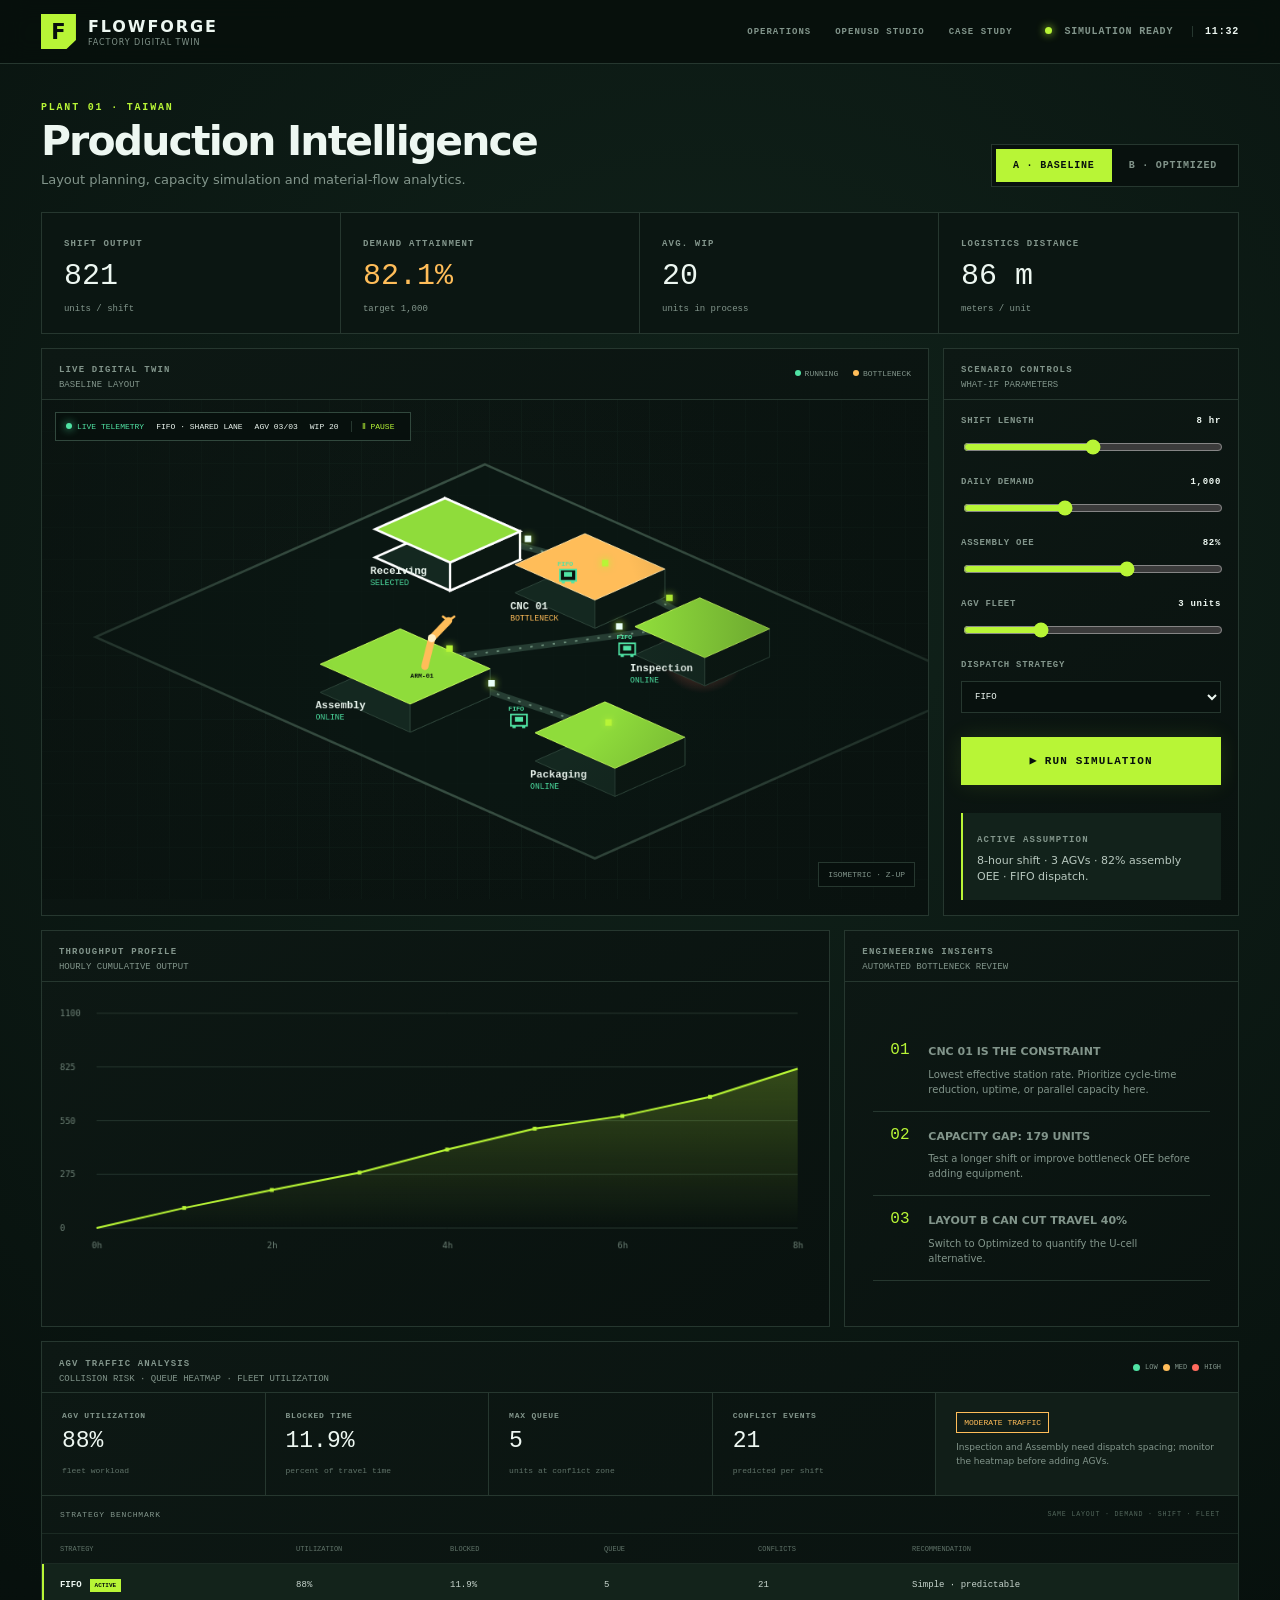
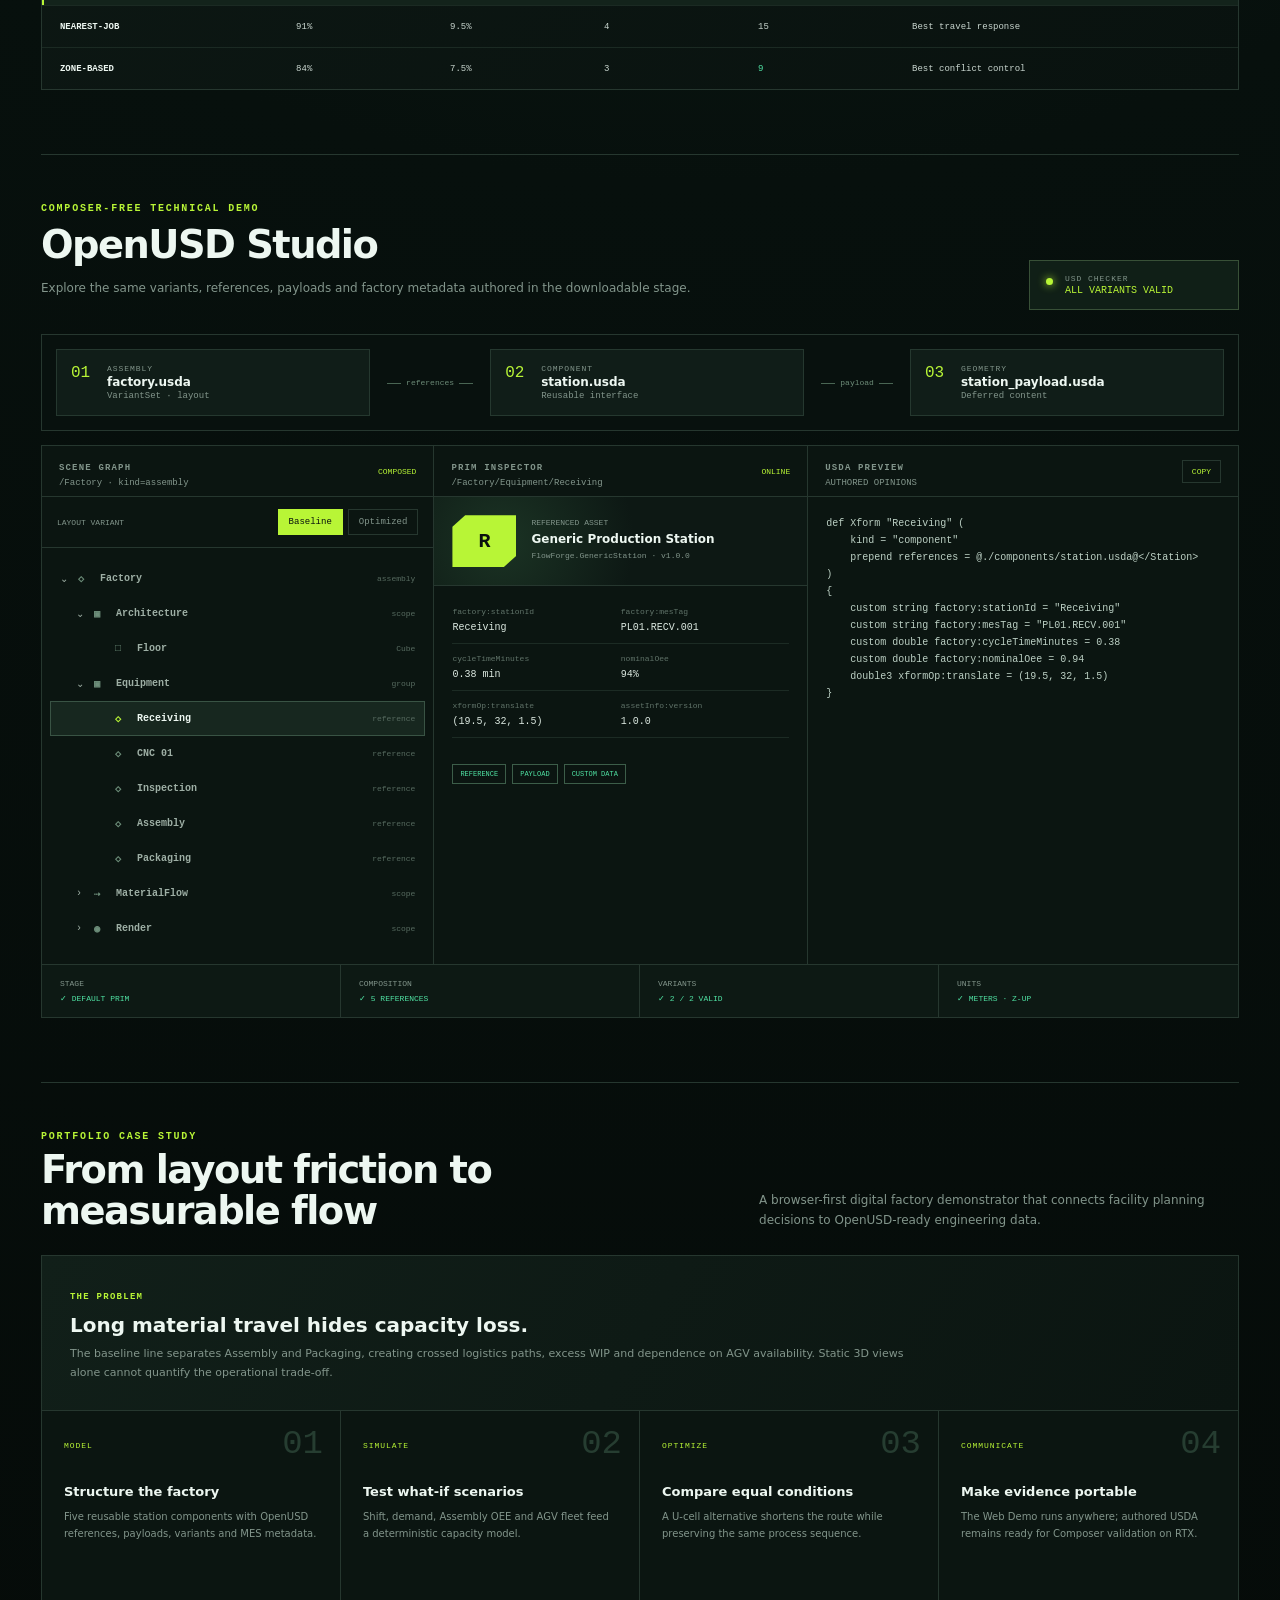
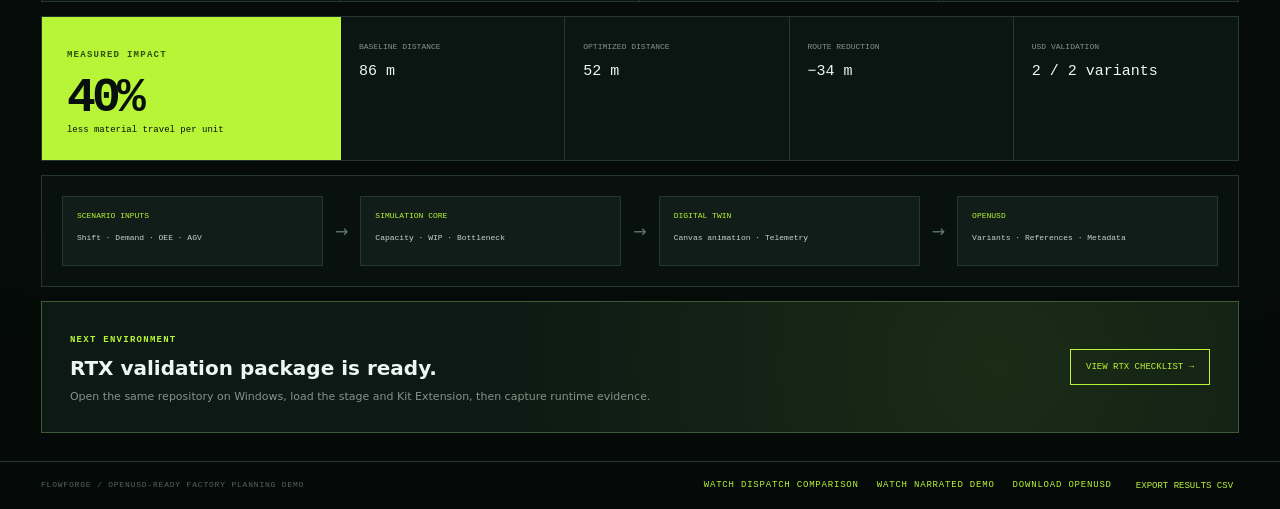
==== commit d633a6ac: "feat: add AGV dispatch comparison video" ====
--- a/index.html
+++ b/index.html
@@ -170,6 +170,7 @@
   <footer>
     <span>FLOWFORGE / OPENUSD-READY FACTORY PLANNING DEMO</span>
     <div class="footer-actions">
+      <a href="docs/demo-video/factory-twin-dispatch-comparison-52s.mp4">WATCH DISPATCH COMPARISON</a>
       <a href="docs/demo-video/factory-twin-portfolio-demo-55s-narrated.mp4">WATCH NARRATED DEMO</a>
       <a href="assets/usd/factory.usda" download>DOWNLOAD OPENUSD</a>
       <button id="export-csv">EXPORT RESULTS CSV</button>
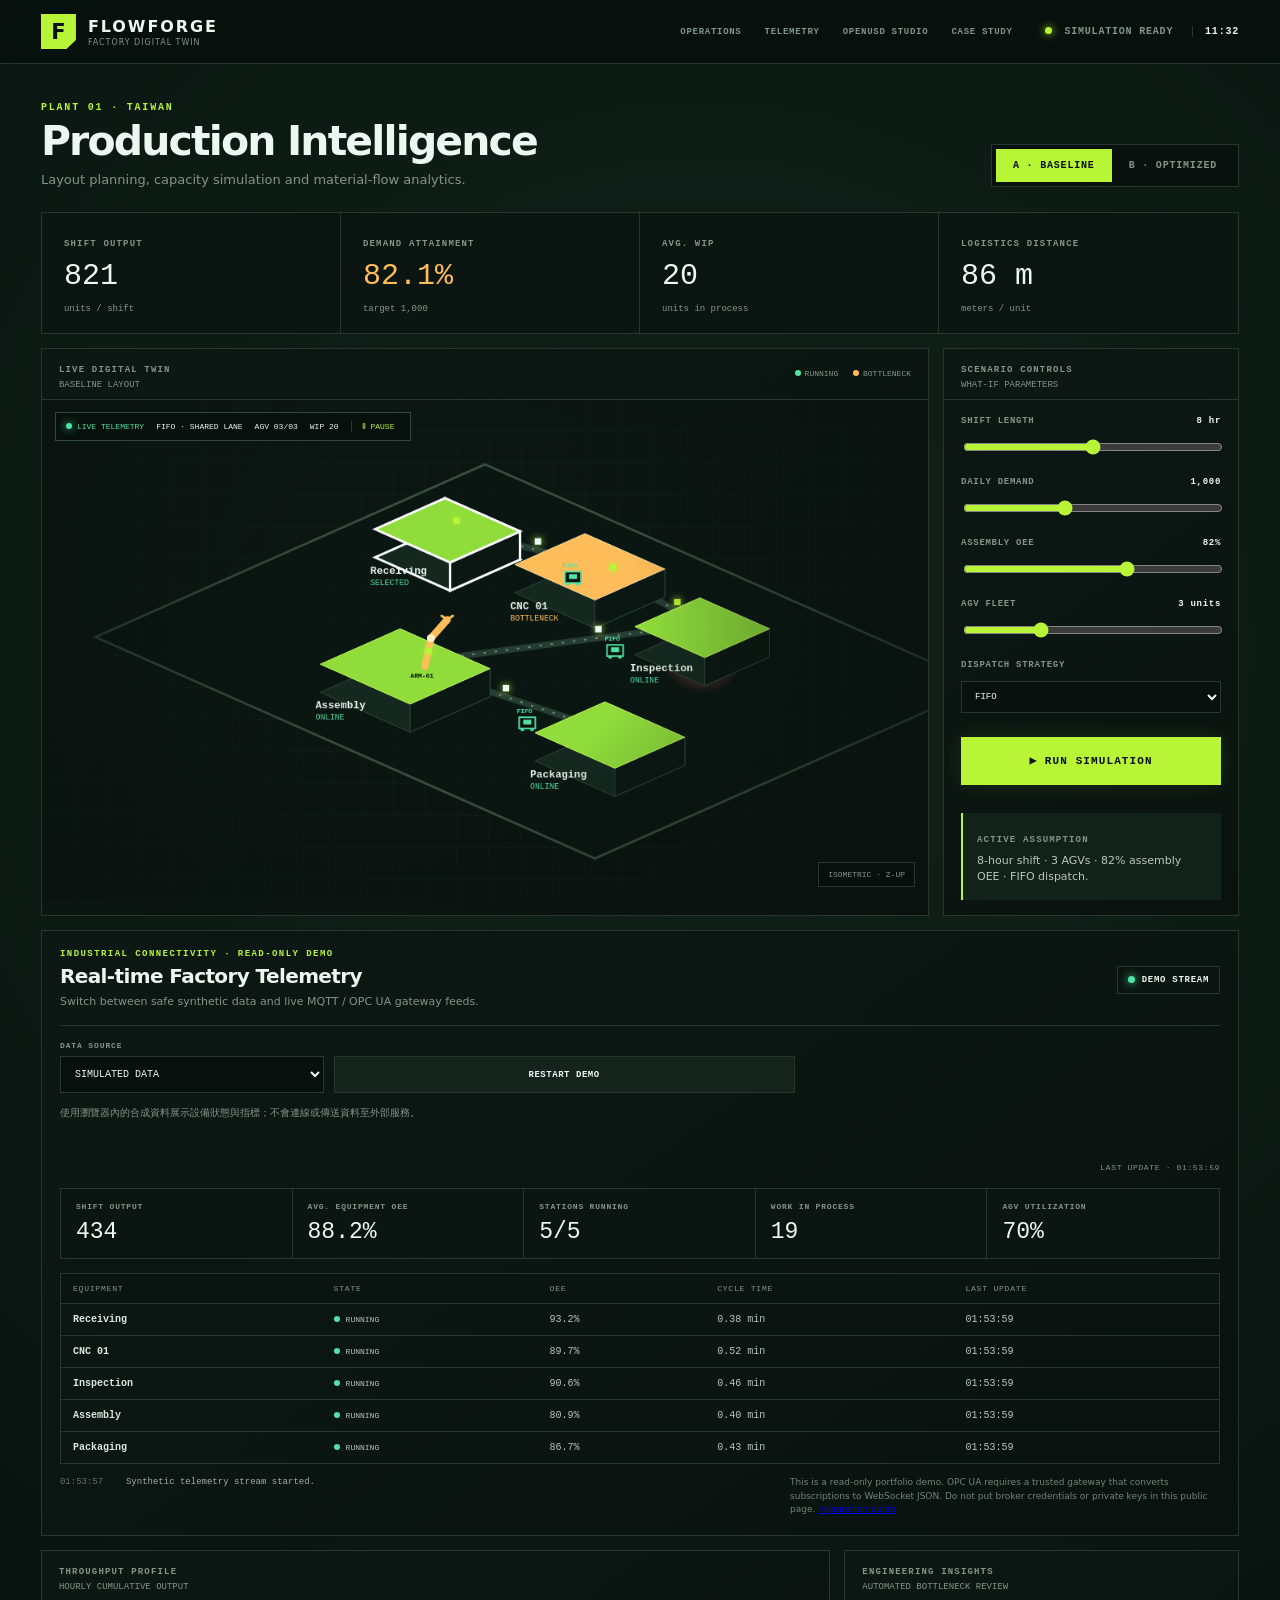
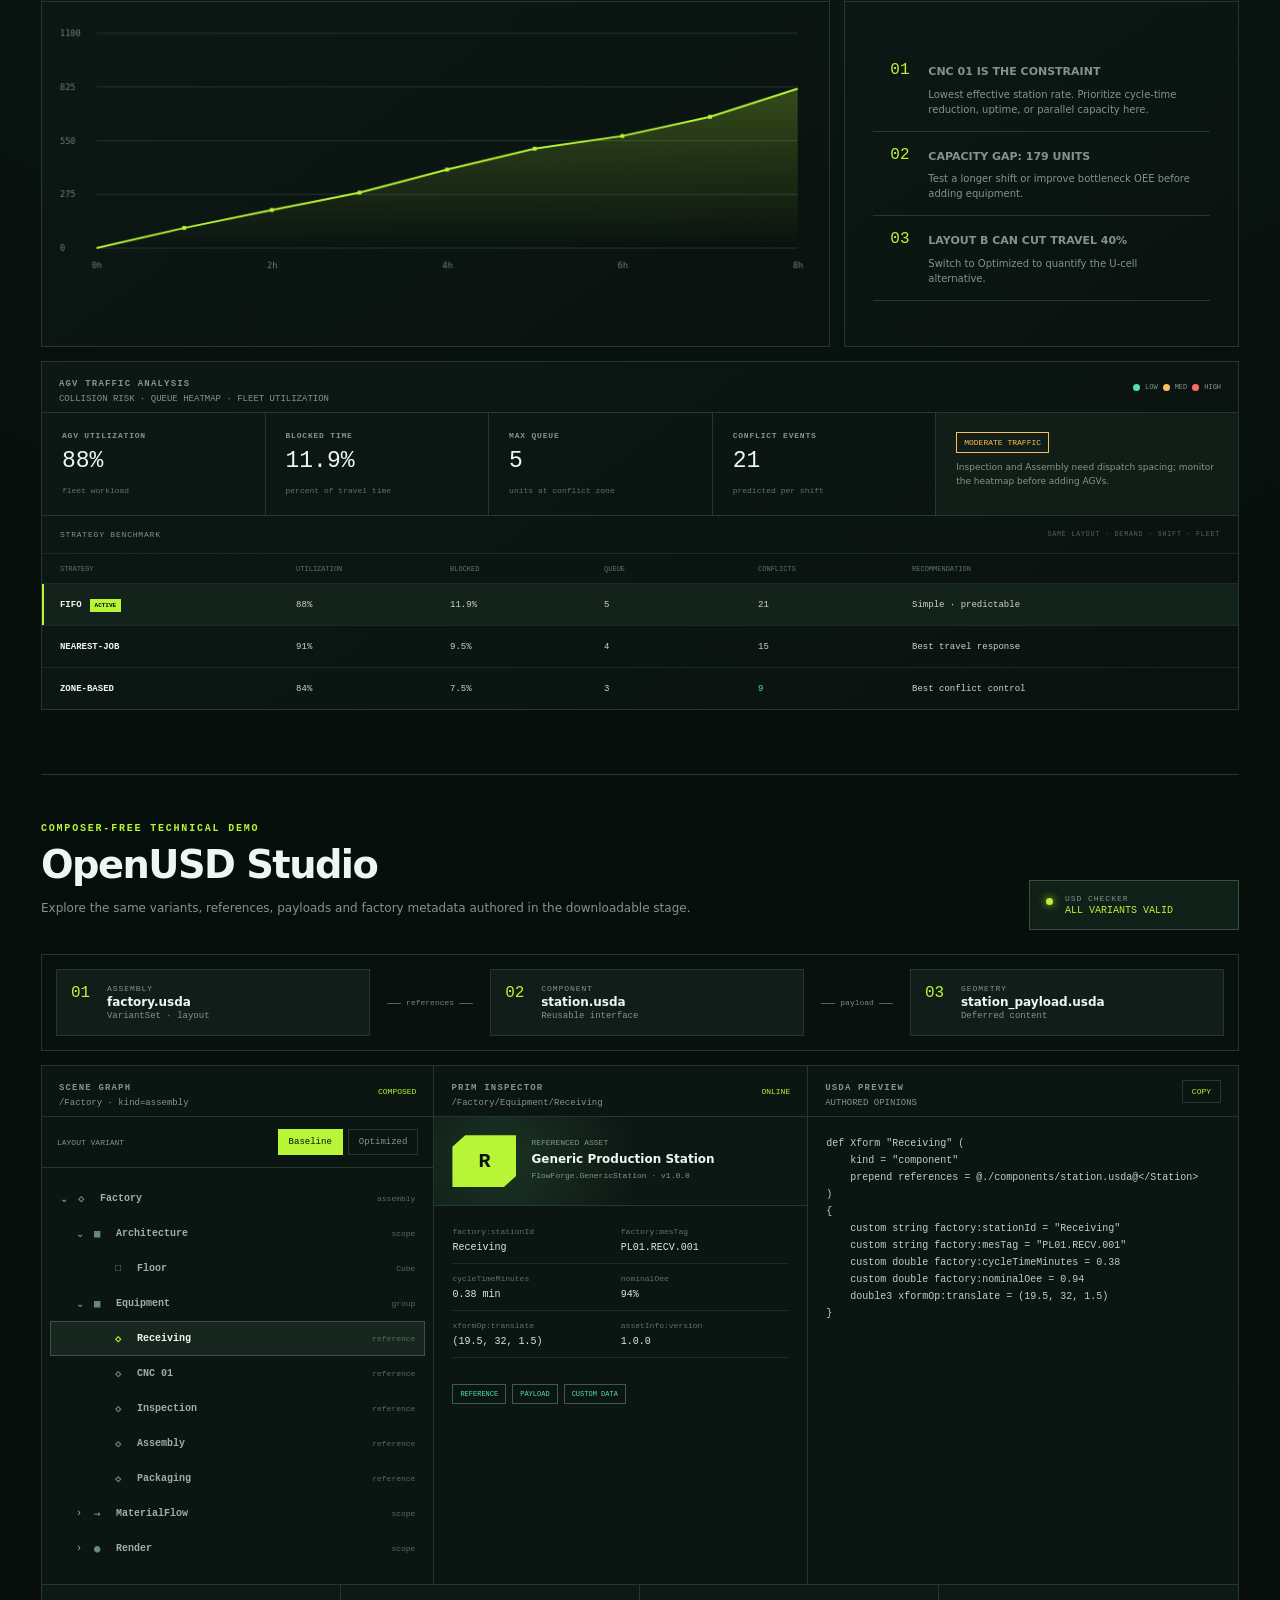
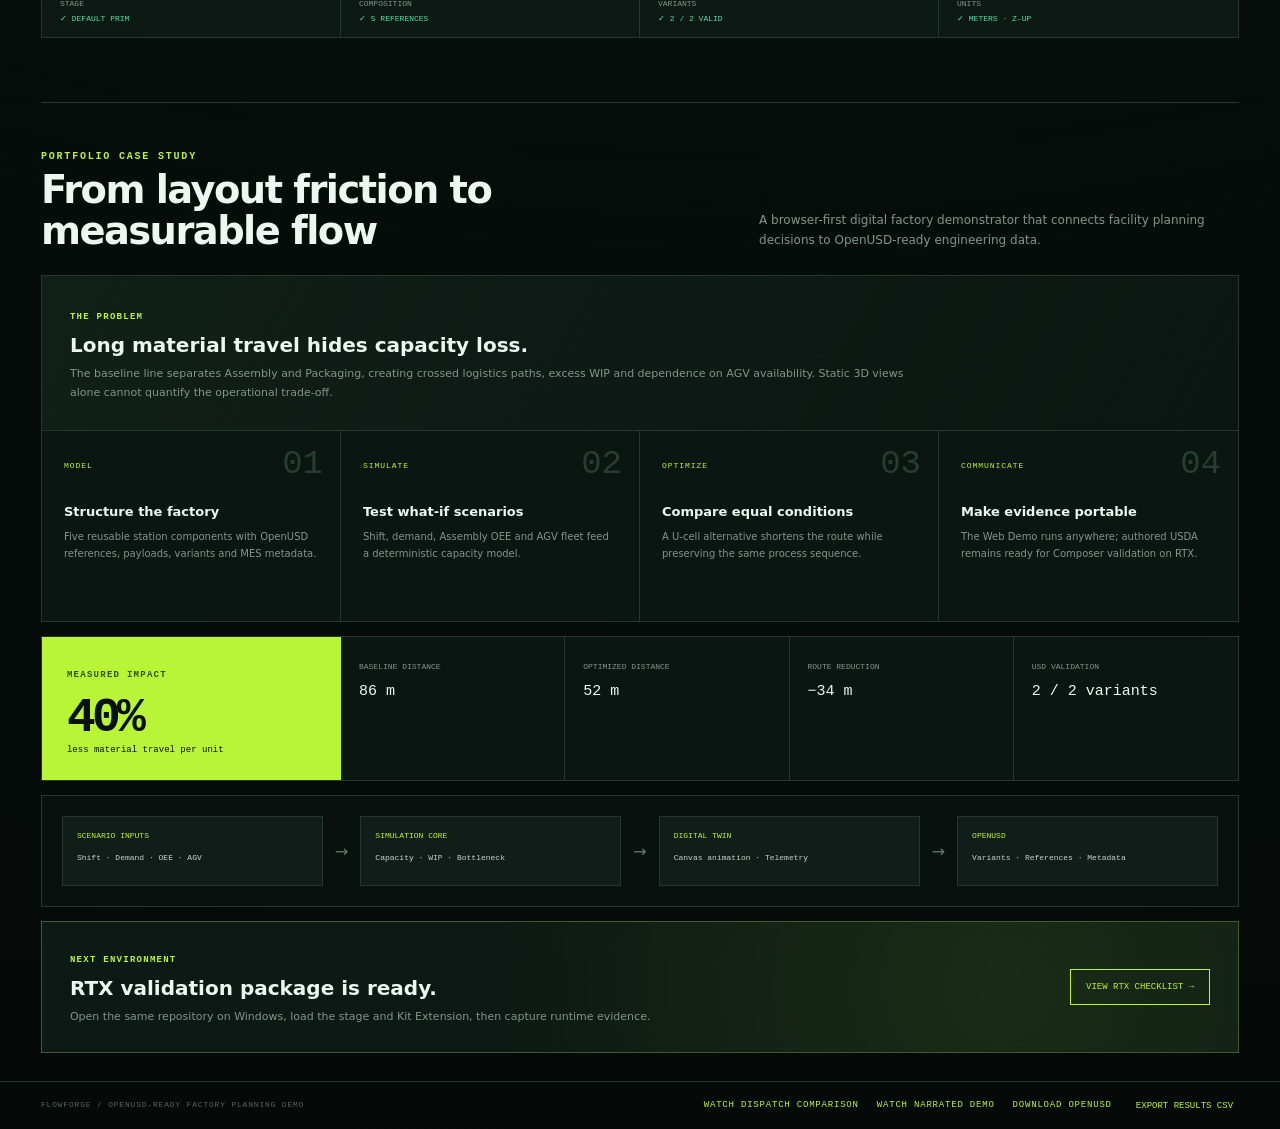
==== commit 18ef0061: "feat: add live telemetry MQTT demo and publisher" ====
--- a/index.html
+++ b/index.html
@@ -8,11 +8,12 @@
   <link rel="stylesheet" href="footer.css">
   <link rel="stylesheet" href="usd-lab.css">
   <link rel="stylesheet" href="case-study.css">
+  <link rel="stylesheet" href="telemetry.css">
 </head>
 <body>
   <header class="topbar">
     <div class="brand"><span class="brand-mark">F</span><div><strong>FLOWFORGE</strong><small>FACTORY DIGITAL TWIN</small></div></div>
-    <nav class="top-nav" aria-label="Demo sections"><a href="#operations">OPERATIONS</a><a href="#openusd-studio">OPENUSD STUDIO</a><a href="#case-study">CASE STUDY</a></nav>
+    <nav class="top-nav" aria-label="Demo sections"><a href="#operations">OPERATIONS</a><a href="#telemetry">TELEMETRY</a><a href="#openusd-studio">OPENUSD STUDIO</a><a href="#case-study">CASE STUDY</a></nav>
     <div class="status"><i></i> SIMULATION READY <span id="clock">08:00</span></div>
   </header>
 
@@ -53,6 +54,35 @@
         <p id="validation" class="validation" role="alert"></p>
         <div class="scenario-note"><span>ACTIVE ASSUMPTION</span><p id="scenario-summary">8-hour shift with 3 AGVs and 82% assembly OEE.</p></div>
       </aside>
+    </section>
+
+    <section class="telemetry-card" id="telemetry" aria-labelledby="telemetry-title">
+      <div class="telemetry-heading">
+        <div><span class="telemetry-title-tag">INDUSTRIAL CONNECTIVITY · READ-ONLY DEMO</span><h2 id="telemetry-title">Real-time Factory Telemetry</h2><p>Switch between safe synthetic data and live MQTT / OPC UA gateway feeds.</p></div>
+        <span id="telemetry-status" class="telemetry-status is-demo" role="status" aria-live="polite">DEMO STREAM</span>
+      </div>
+      <div class="telemetry-toolbar">
+        <label>DATA SOURCE<select id="telemetry-source"><option value="demo">SIMULATED DATA</option><option value="mqtt">MQTT over WebSocket</option><option value="opcua">OPC UA Gateway · WebSocket</option></select></label>
+        <label id="telemetry-endpoint-wrap" hidden>ENDPOINT URL<input id="telemetry-endpoint" type="url" placeholder="wss://gateway.example.com/telemetry" autocomplete="off" spellcheck="false"></label>
+        <label id="telemetry-topic-wrap" hidden>MQTT TOPIC FILTER<input id="telemetry-topic" type="text" value="flowforge/factory/+/telemetry" autocomplete="off" spellcheck="false"></label>
+        <button id="telemetry-connect" class="telemetry-action" type="button" hidden>CONNECT</button>
+        <button id="telemetry-disconnect" class="telemetry-action secondary" type="button" hidden>DISCONNECT</button>
+        <button id="telemetry-demo" class="telemetry-action secondary" type="button">RESTART DEMO</button>
+      </div>
+      <p id="telemetry-hint" class="telemetry-hint">使用瀏覽器內的合成資料展示設備狀態與指標；不會連線或傳送資料至外部服務。</p>
+      <p id="telemetry-error" class="telemetry-error" role="alert"></p>
+      <div class="telemetry-status-row"><span id="telemetry-last-update" class="telemetry-last-update">WAITING FOR FIRST SAMPLE</span></div>
+      <div class="telemetry-kpis" aria-label="即時工廠指標">
+        <article><span>SHIFT OUTPUT</span><strong id="telemetry-output">—</strong></article>
+        <article><span>AVG. EQUIPMENT OEE</span><strong id="telemetry-oee">—</strong></article>
+        <article><span>STATIONS RUNNING</span><strong id="telemetry-online">—</strong></article>
+        <article><span>WORK IN PROCESS</span><strong id="telemetry-wip">—</strong></article>
+        <article><span>AGV UTILIZATION</span><strong id="telemetry-agv">—</strong></article>
+      </div>
+      <div class="telemetry-table-wrap">
+        <table class="telemetry-table"><thead><tr><th scope="col">EQUIPMENT</th><th scope="col">STATE</th><th scope="col">OEE</th><th scope="col">CYCLE TIME</th><th scope="col">LAST UPDATE</th></tr></thead><tbody id="telemetry-stations"></tbody></table>
+      </div>
+      <div class="telemetry-footer"><ul id="telemetry-events" class="telemetry-events" aria-label="Telemetry events" aria-live="polite"></ul><p class="telemetry-note">This is a read-only portfolio demo. OPC UA requires a trusted gateway that converts subscriptions to WebSocket JSON. Do not put broker credentials or private keys in this public page. <a href="docs/telemetry.md">Integration guide</a></p></div>
     </section>
 
     <section class="lower-grid">
@@ -178,5 +208,6 @@
   </footer>
   <script src="app.js"></script>
   <script src="usd-lab.js"></script>
+  <script src="telemetry.js"></script>
 </body>
 </html>
--- a/telemetry.css
+++ b/telemetry.css
@@ -0,0 +1,5 @@
+.telemetry-card{margin-top:14px;border:1px solid var(--line);background:linear-gradient(145deg,#0d1814,#09120f);padding:0 18px 18px}.telemetry-heading{display:flex;align-items:center;justify-content:space-between;gap:20px;padding:18px 0 15px;border-bottom:1px solid var(--line)}.telemetry-heading h2{font-size:20px;letter-spacing:-.03em;margin:0}.telemetry-heading p{color:var(--muted);font-size:11px;margin:6px 0 0;line-height:1.5}.telemetry-title-tag{display:block;color:var(--lime);font:700 9px monospace;letter-spacing:.16em;margin-bottom:5px}.telemetry-status{display:inline-flex;align-items:center;gap:7px;padding:8px 10px;border:1px solid var(--line);font:700 9px monospace;letter-spacing:.08em;white-space:nowrap}.telemetry-status:before{content:"";width:7px;height:7px;border-radius:50%;background:var(--muted)}.telemetry-status.is-demo:before,.telemetry-status.is-live:before{background:var(--mint);box-shadow:0 0 8px var(--mint)}.telemetry-status.is-warn:before{background:var(--amber);box-shadow:0 0 8px var(--amber)}.telemetry-status.is-error:before{background:var(--red);box-shadow:0 0 8px var(--red)}.telemetry-toolbar{display:grid;grid-template-columns:minmax(180px,.8fr) minmax(220px,1.4fr) minmax(190px,1.2fr) auto auto;align-items:end;gap:10px;padding:15px 0 8px}.telemetry-toolbar label{display:block;color:var(--muted);font:700 8px monospace;letter-spacing:.11em}.telemetry-toolbar input,.telemetry-toolbar select{display:block;width:100%;height:37px;margin-top:6px;padding:0 10px;border:1px solid var(--line);border-radius:0;background:#07100d;color:var(--text);font:10px monospace}.telemetry-toolbar input::placeholder{color:#5b6c63}.telemetry-action{height:37px;padding:0 13px;border:1px solid var(--lime);background:var(--lime);color:#07100d;font:800 9px monospace;letter-spacing:.06em;cursor:pointer;white-space:nowrap}.telemetry-action.secondary{border-color:var(--line);background:#14231c;color:var(--text)}.telemetry-action:disabled{opacity:.55;cursor:wait}.telemetry-hint,.telemetry-error{min-height:16px;margin:4px 0 9px;color:var(--muted);font-size:10px;line-height:1.5}.telemetry-error{color:var(--red);font-family:monospace}.telemetry-last-update{margin-left:auto;color:var(--muted);font:8px monospace;letter-spacing:.08em}.telemetry-status-row{display:flex;align-items:center;gap:10px;min-height:25px}.telemetry-kpis{display:grid;grid-template-columns:repeat(5,1fr);border:1px solid var(--line);margin-top:8px}.telemetry-kpis article{padding:13px 15px;background:#0b1612;border-right:1px solid var(--line)}.telemetry-kpis article:last-child{border:0}.telemetry-kpis span{display:block;color:var(--muted);font:700 8px monospace;letter-spacing:.1em}.telemetry-kpis strong{display:block;margin-top:8px;font:500 23px monospace;color:var(--text)}.telemetry-table-wrap{overflow-x:auto;margin-top:14px;border:1px solid var(--line)}.telemetry-table{width:100%;border-collapse:collapse;min-width:580px}.telemetry-table th,.telemetry-table td{text-align:left;padding:10px 12px;border-bottom:1px solid var(--line);font:10px monospace}.telemetry-table thead th{color:var(--muted);font-size:8px;letter-spacing:.1em;background:#0a1511}.telemetry-table tbody th{font-weight:700;color:#d9e9df}.telemetry-table tbody td{color:#b7c7be}.telemetry-table tbody tr:last-child th,.telemetry-table tbody tr:last-child td{border-bottom:0}.station-state{display:inline-flex;align-items:center;gap:6px;font-size:8px}.station-state:before{content:"";width:6px;height:6px;border-radius:50%;background:var(--mint)}.station-state.idle:before{background:var(--amber)}.station-state.fault:before{background:var(--red)}.telemetry-footer{display:flex;align-items:flex-start;justify-content:space-between;gap:20px;margin-top:12px}.telemetry-events{display:grid;gap:5px;list-style:none;padding:0;margin:0;flex:1}.telemetry-events li{display:flex;gap:10px;color:#9fb0a6;font:9px monospace;line-height:1.4}.telemetry-events time{color:#61746a;flex:0 0 56px}.telemetry-events .event-fault{color:var(--red)}.telemetry-note{max-width:430px;color:#71847a;font-size:9px;line-height:1.5;margin:0}.telemetry-card [hidden]{display:none!important}@media(max-width:1000px){.telemetry-toolbar{grid-template-columns:repeat(2,minmax(0,1fr))}.telemetry-toolbar .telemetry-action{width:100%}.telemetry-kpis{grid-template-columns:repeat(3,1fr)}.telemetry-kpis article:nth-child(3){border-right:0}.telemetry-kpis article:nth-child(4),.telemetry-kpis article:nth-child(5){border-top:1px solid var(--line)}}@media(max-width:600px){.telemetry-card{padding:0 12px 14px}.telemetry-heading{align-items:flex-start;flex-direction:column;gap:10px}.telemetry-toolbar{grid-template-columns:1fr}.telemetry-status-row{align-items:flex-start;flex-direction:column;gap:6px;padding:5px 0}.telemetry-last-update{margin-left:0}.telemetry-kpis{grid-template-columns:repeat(2,1fr)}.telemetry-kpis article:nth-child(2),.telemetry-kpis article:nth-child(4){border-right:0}.telemetry-kpis article:nth-child(3){border-right:1px solid var(--line)}.telemetry-kpis article:nth-child(3),.telemetry-kpis article:nth-child(4),.telemetry-kpis article:nth-child(5){border-top:1px solid var(--line)}.telemetry-kpis article:last-child{grid-column:1/-1;border-right:0}.telemetry-footer{flex-direction:column}.telemetry-note{max-width:none}}
+
+.top-nav{display:flex;align-items:center;gap:clamp(10px,1.8vw,24px)}.top-nav a{color:var(--muted);font:700 9px monospace;letter-spacing:.08em;text-decoration:none;white-space:nowrap}.top-nav a:hover,.top-nav a:focus-visible{color:var(--lime)}@media(max-width:900px){.topbar{height:auto;min-height:64px;flex-wrap:wrap;padding-top:11px;padding-bottom:11px;gap:12px}.top-nav{order:3;flex:0 0 100%;justify-content:center;flex-wrap:wrap}.status{margin-left:auto}}@media(max-width:520px){.top-nav{justify-content:space-between;gap:8px}.top-nav a{font-size:8px;letter-spacing:.04em}}
+
+.station-state.offline:before{background:var(--muted);box-shadow:none}
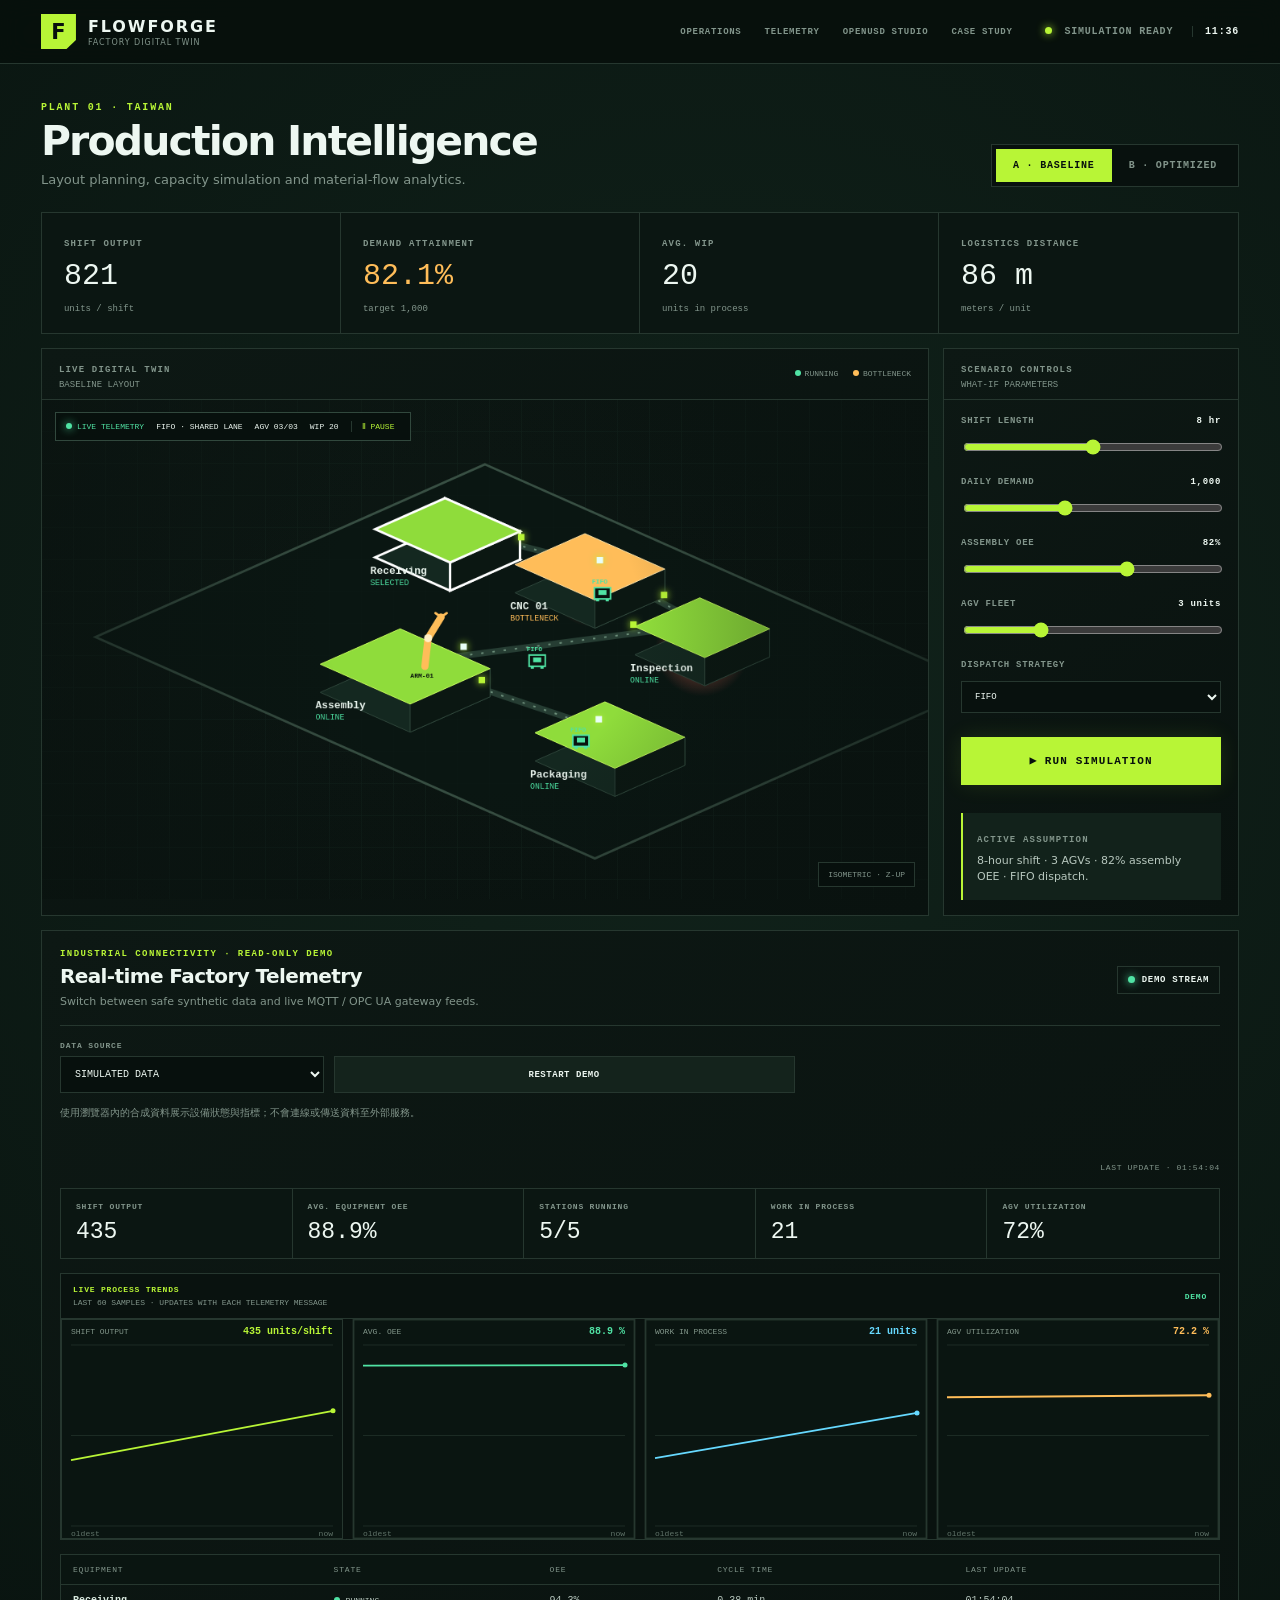
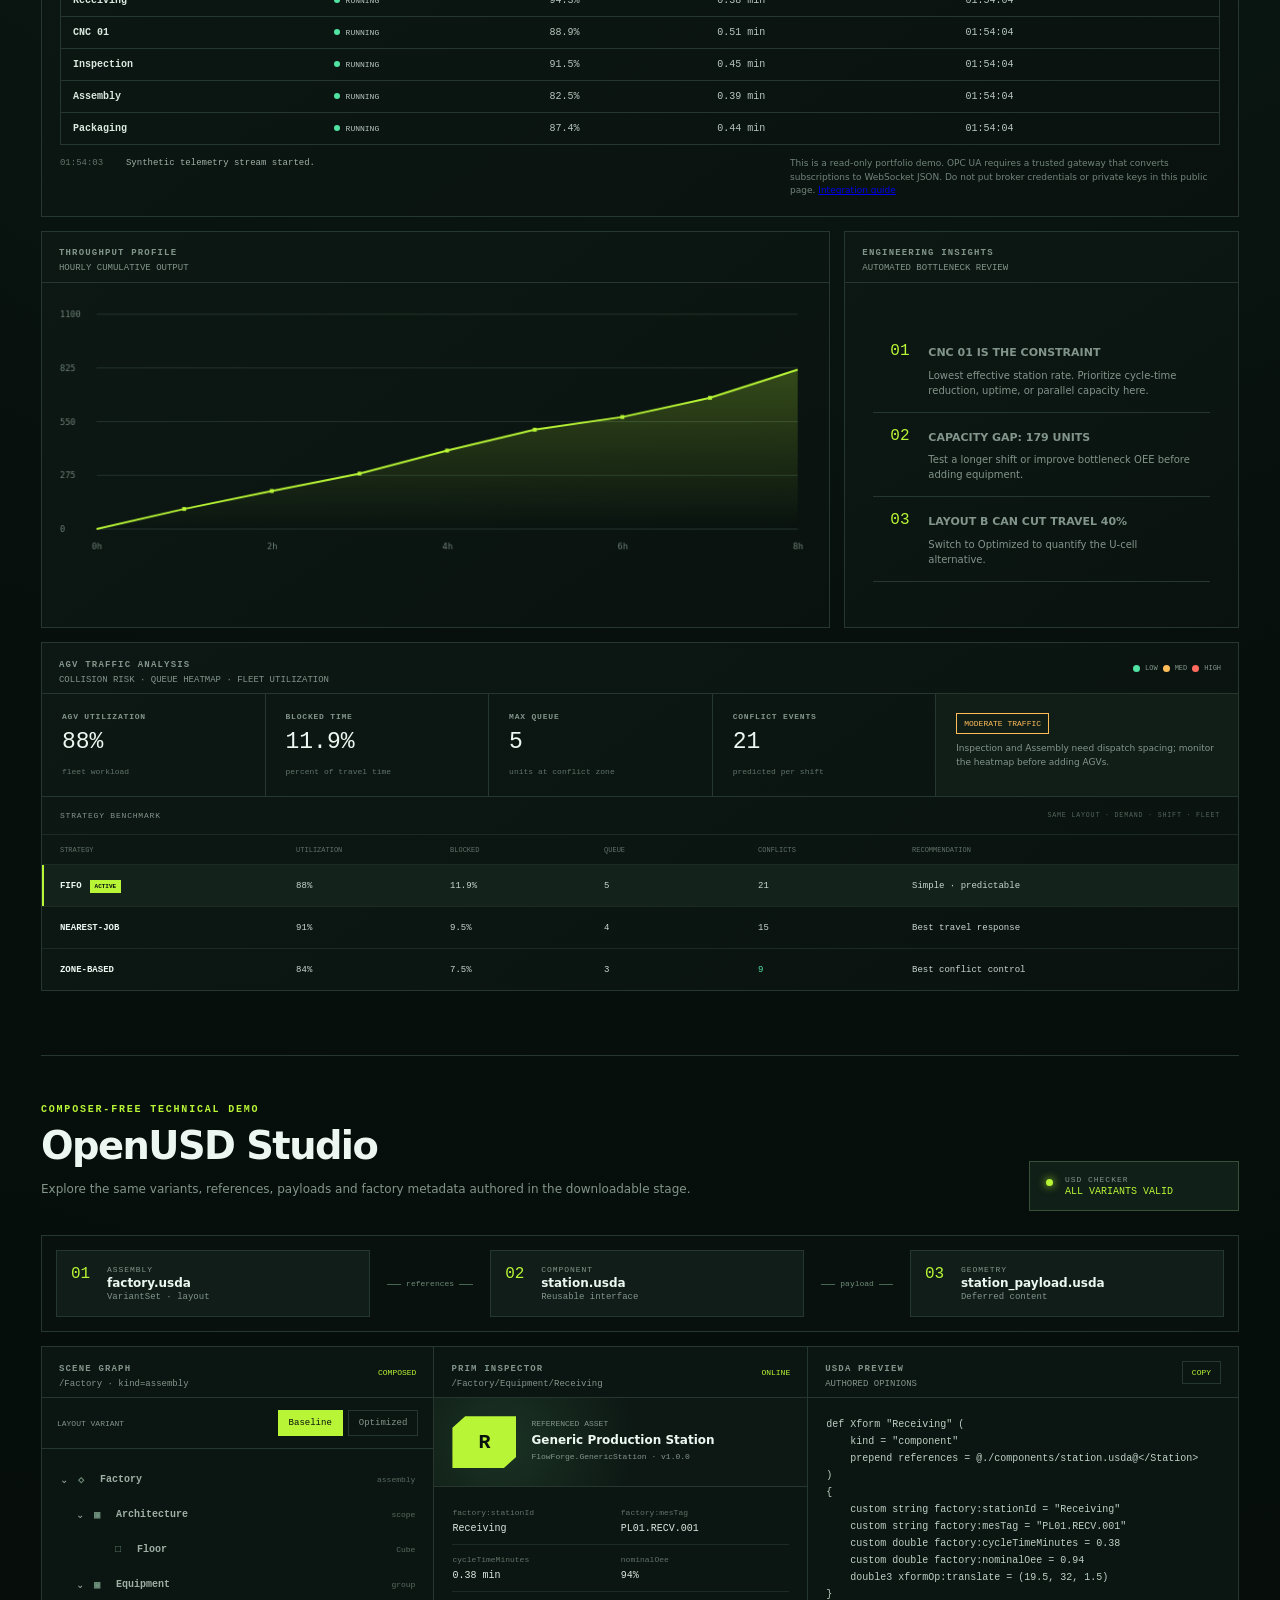
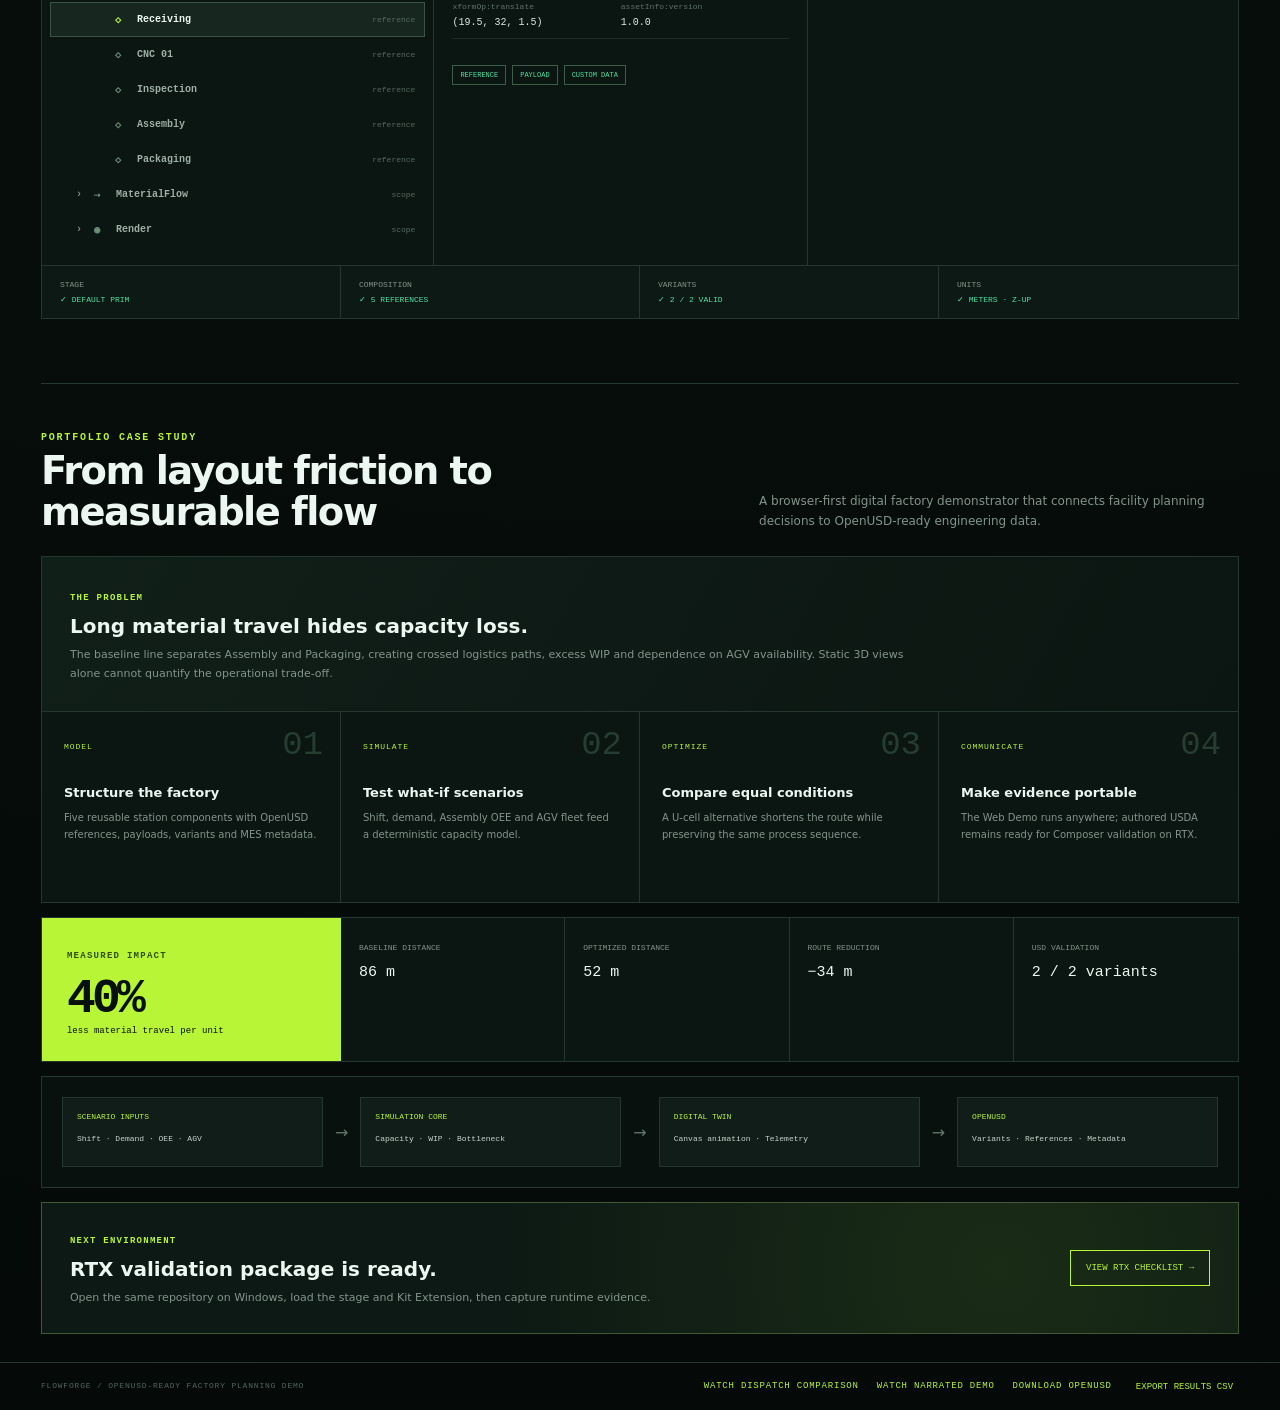
==== commit 7541eba2: "feat: add anomaly scenarios and live trend charts" ====
--- a/index.html
+++ b/index.html
@@ -79,6 +79,10 @@
         <article><span>WORK IN PROCESS</span><strong id="telemetry-wip">—</strong></article>
         <article><span>AGV UTILIZATION</span><strong id="telemetry-agv">—</strong></article>
       </div>
+      <section class="telemetry-trend" aria-labelledby="telemetry-trend-title">
+        <div class="telemetry-trend-head"><div><span id="telemetry-trend-title">LIVE PROCESS TRENDS</span><small>LAST 60 SAMPLES · UPDATES WITH EACH TELEMETRY MESSAGE</small></div><span id="telemetry-chart-source">DEMO</span></div>
+        <canvas id="telemetry-chart" width="960" height="230" aria-label="即時產量、OEE、WIP 與 AGV 利用率趨勢圖"></canvas>
+      </section>
       <div class="telemetry-table-wrap">
         <table class="telemetry-table"><thead><tr><th scope="col">EQUIPMENT</th><th scope="col">STATE</th><th scope="col">OEE</th><th scope="col">CYCLE TIME</th><th scope="col">LAST UPDATE</th></tr></thead><tbody id="telemetry-stations"></tbody></table>
       </div>
--- a/telemetry.css
+++ b/telemetry.css
@@ -3,3 +3,5 @@
 .top-nav{display:flex;align-items:center;gap:clamp(10px,1.8vw,24px)}.top-nav a{color:var(--muted);font:700 9px monospace;letter-spacing:.08em;text-decoration:none;white-space:nowrap}.top-nav a:hover,.top-nav a:focus-visible{color:var(--lime)}@media(max-width:900px){.topbar{height:auto;min-height:64px;flex-wrap:wrap;padding-top:11px;padding-bottom:11px;gap:12px}.top-nav{order:3;flex:0 0 100%;justify-content:center;flex-wrap:wrap}.status{margin-left:auto}}@media(max-width:520px){.top-nav{justify-content:space-between;gap:8px}.top-nav a{font-size:8px;letter-spacing:.04em}}
 
 .station-state.offline:before{background:var(--muted);box-shadow:none}
+.telemetry-trend{margin-top:14px;border:1px solid var(--line);background:#09120f}.telemetry-trend-head{display:flex;align-items:center;justify-content:space-between;gap:12px;padding:11px 12px;border-bottom:1px solid var(--line)}.telemetry-trend-head div{display:flex;flex-direction:column;gap:4px}.telemetry-trend-head span{color:var(--lime);font:700 8px monospace;letter-spacing:.1em}.telemetry-trend-head small{color:var(--muted);font:8px monospace}.telemetry-trend-head>span:last-child{color:var(--mint);font:700 8px monospace}#telemetry-chart{display:block;width:100%;height:220px}.telemetry-events .event-warning{color:var(--amber)}
+@media(max-width:600px){#telemetry-chart{height:350px}.telemetry-trend-head{align-items:flex-start;flex-direction:column;gap:6px}}
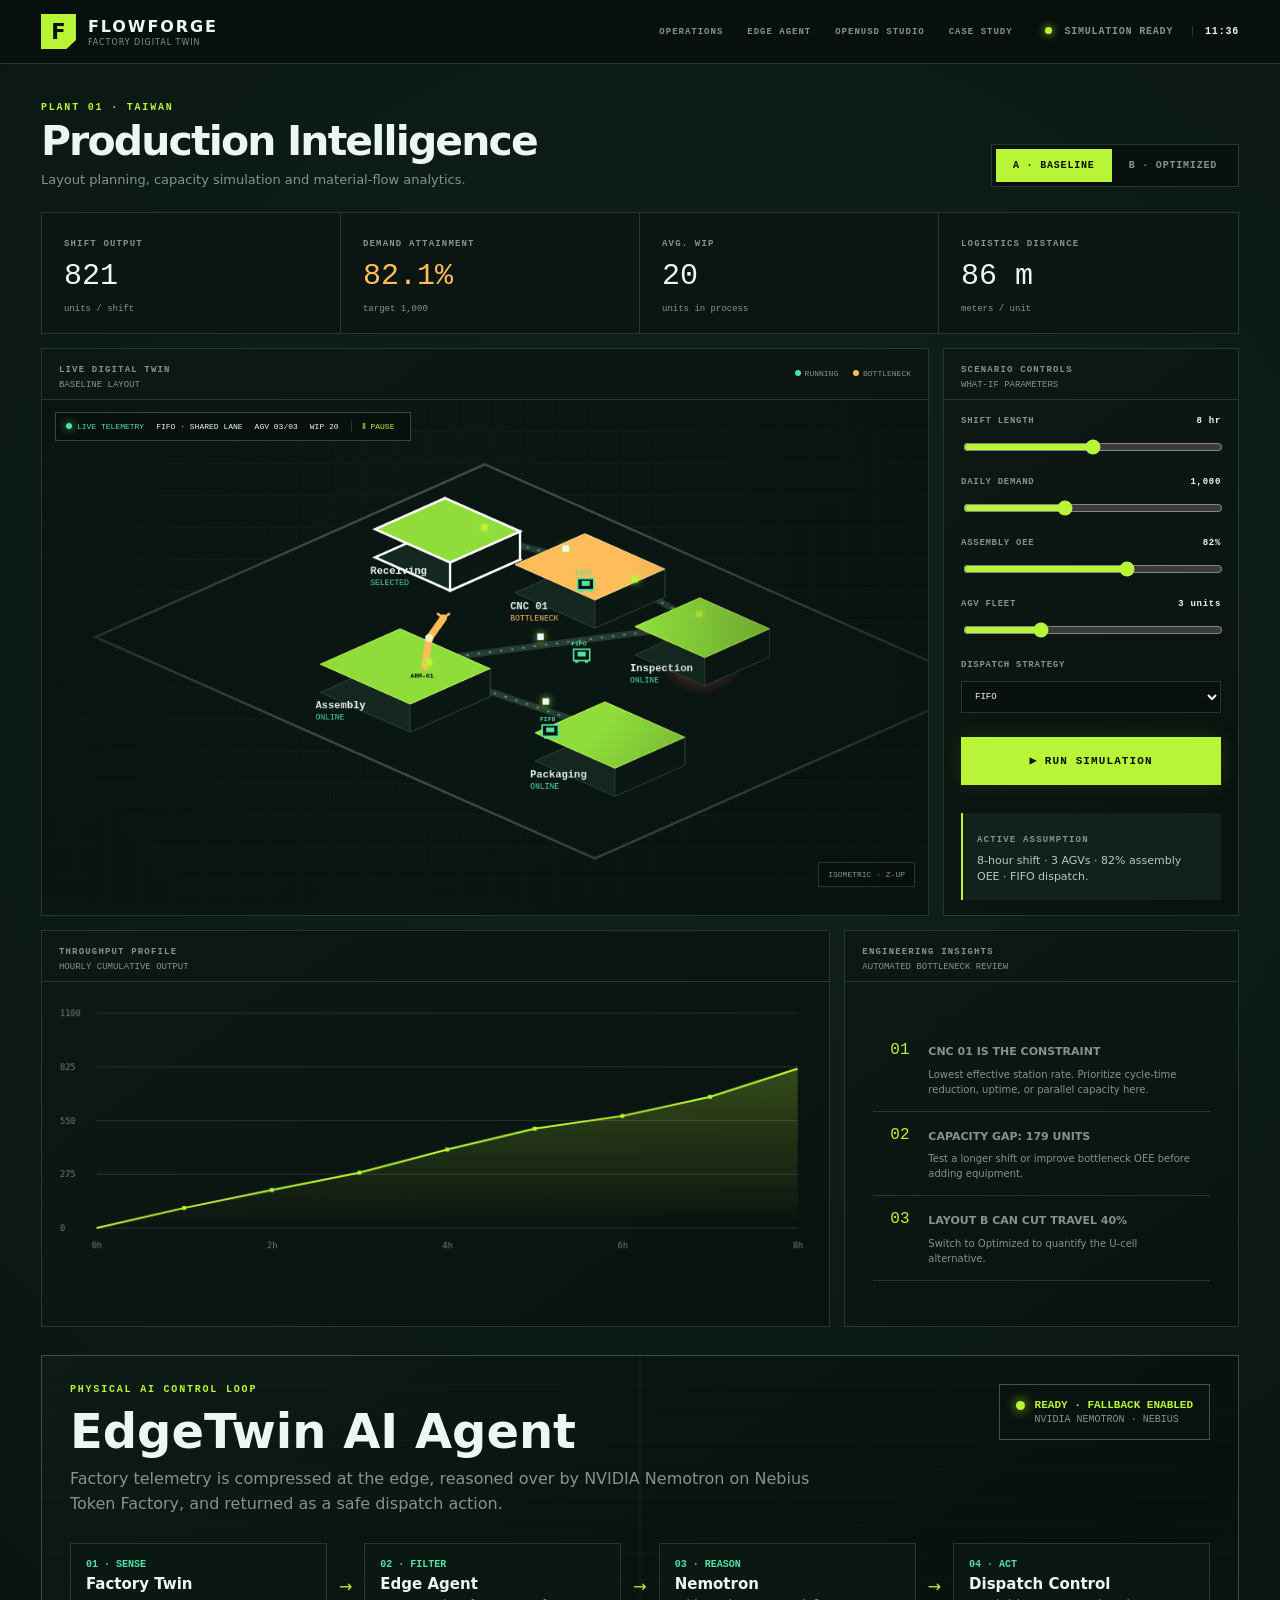
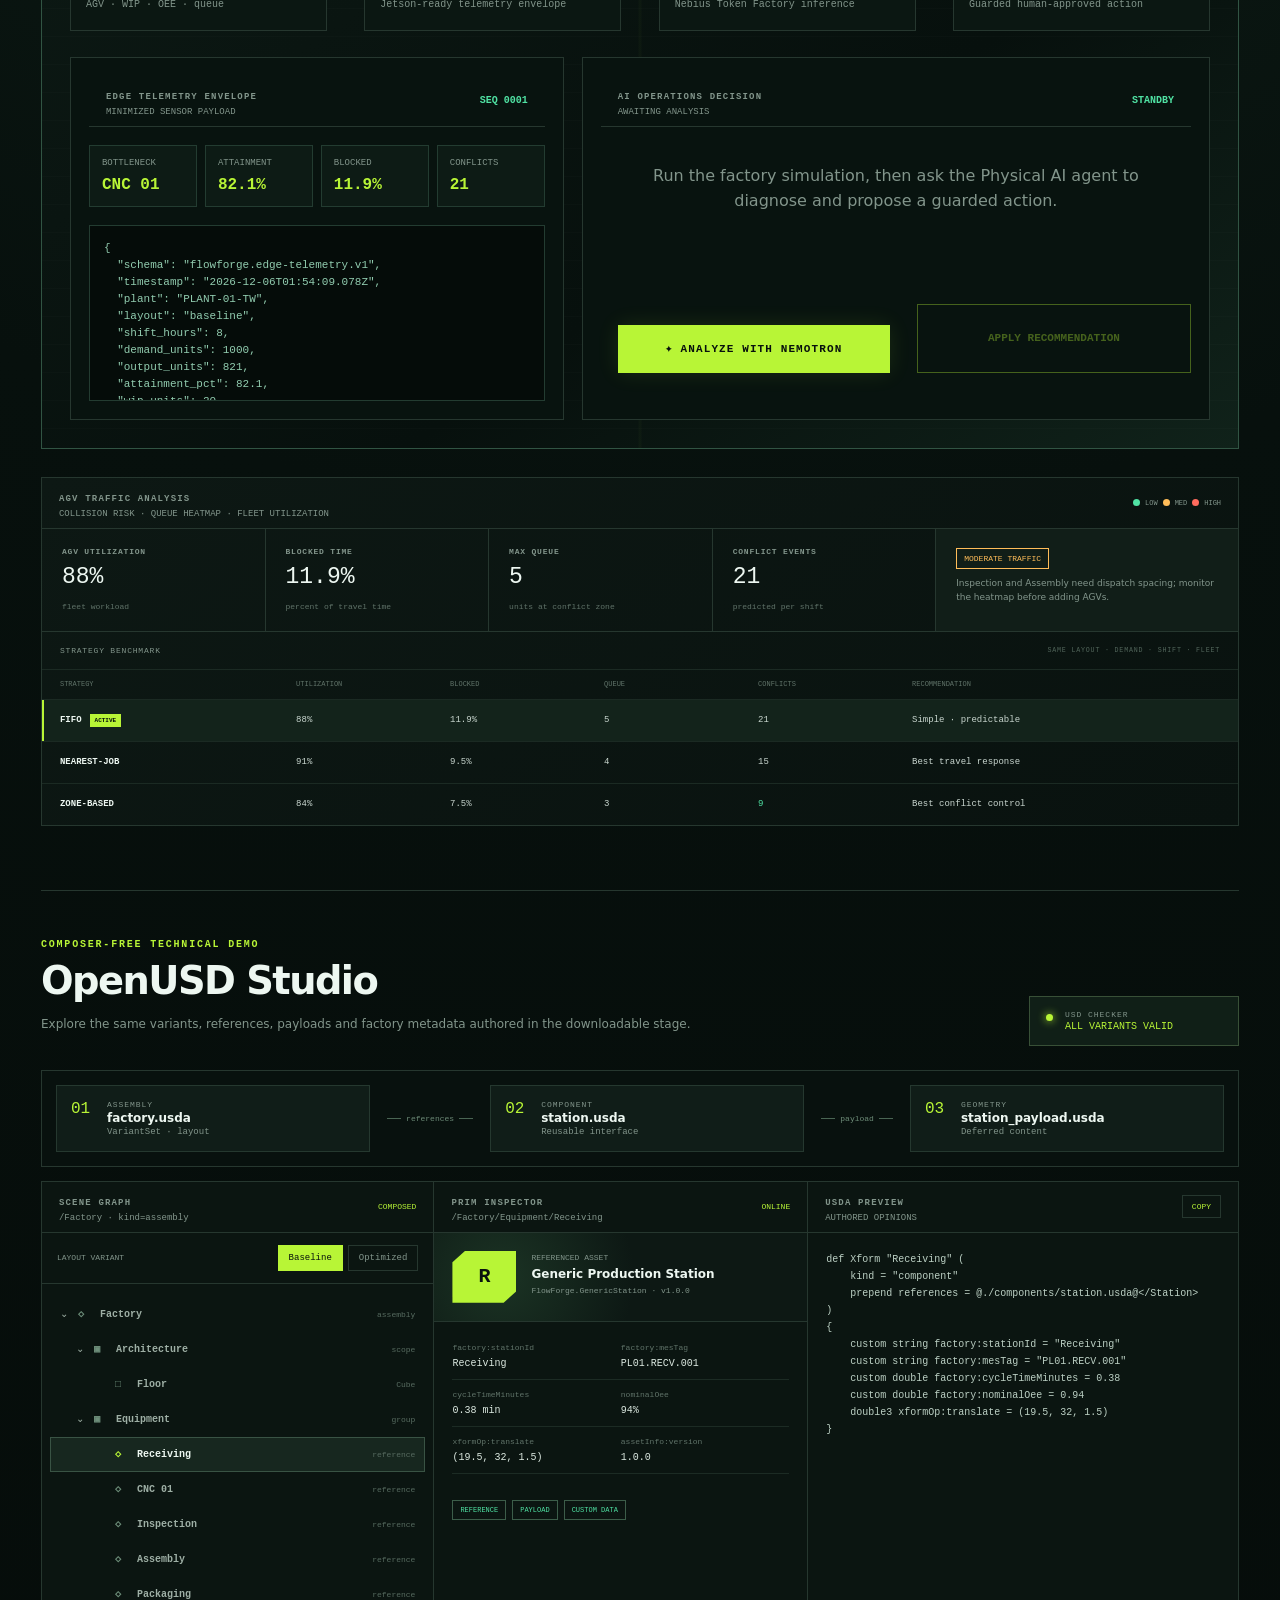
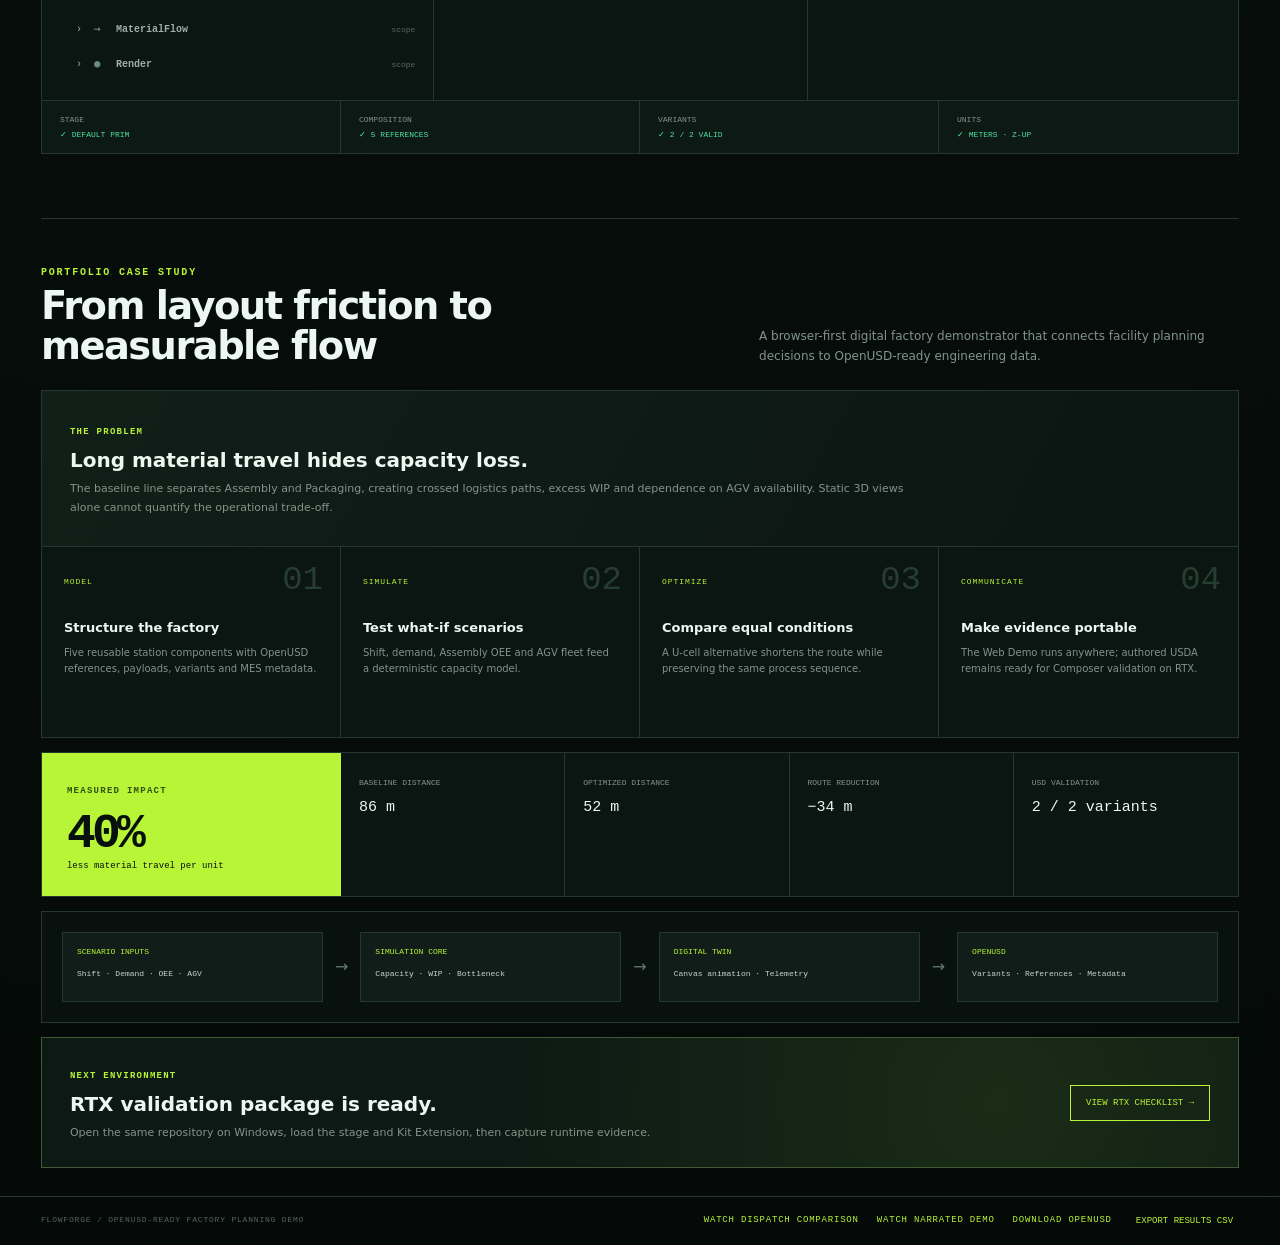
==== commit 093ab383: "feat: add Nebius Nemotron physical AI agent" ====
--- a/index.html
+++ b/index.html
@@ -4,16 +4,18 @@
   <meta charset="utf-8">
   <meta name="viewport" content="width=device-width, initial-scale=1">
   <title>FlowForge Factory Twin</title>
+  <link rel="icon" href="data:image/svg+xml,%3Csvg xmlns='http://www.w3.org/2000/svg' viewBox='0 0 64 64'%3E%3Crect width='64' height='64' rx='8' fill='%23b8f536'/%3E%3Cpath d='M18 14h31v9H29v8h17v9H29v12H18z' fill='%2307100d'/%3E%3C/svg%3E">
   <link rel="stylesheet" href="styles.css">
   <link rel="stylesheet" href="footer.css">
   <link rel="stylesheet" href="usd-lab.css">
   <link rel="stylesheet" href="case-study.css">
-  <link rel="stylesheet" href="telemetry.css">
+  <link rel="stylesheet" href="edge-agent.css">
+  <link rel="stylesheet" href="edge-agent-usage.css">
 </head>
 <body>
   <header class="topbar">
     <div class="brand"><span class="brand-mark">F</span><div><strong>FLOWFORGE</strong><small>FACTORY DIGITAL TWIN</small></div></div>
-    <nav class="top-nav" aria-label="Demo sections"><a href="#operations">OPERATIONS</a><a href="#telemetry">TELEMETRY</a><a href="#openusd-studio">OPENUSD STUDIO</a><a href="#case-study">CASE STUDY</a></nav>
+    <nav class="top-nav" aria-label="Demo sections"><a href="#operations">OPERATIONS</a><a href="#edge-agent">EDGE AGENT</a><a href="#openusd-studio">OPENUSD STUDIO</a><a href="#case-study">CASE STUDY</a></nav>
     <div class="status"><i></i> SIMULATION READY <span id="clock">08:00</span></div>
   </header>
 
@@ -56,42 +58,53 @@
       </aside>
     </section>
 
-    <section class="telemetry-card" id="telemetry" aria-labelledby="telemetry-title">
-      <div class="telemetry-heading">
-        <div><span class="telemetry-title-tag">INDUSTRIAL CONNECTIVITY · READ-ONLY DEMO</span><h2 id="telemetry-title">Real-time Factory Telemetry</h2><p>Switch between safe synthetic data and live MQTT / OPC UA gateway feeds.</p></div>
-        <span id="telemetry-status" class="telemetry-status is-demo" role="status" aria-live="polite">DEMO STREAM</span>
-      </div>
-      <div class="telemetry-toolbar">
-        <label>DATA SOURCE<select id="telemetry-source"><option value="demo">SIMULATED DATA</option><option value="mqtt">MQTT over WebSocket</option><option value="opcua">OPC UA Gateway · WebSocket</option></select></label>
-        <label id="telemetry-endpoint-wrap" hidden>ENDPOINT URL<input id="telemetry-endpoint" type="url" placeholder="wss://gateway.example.com/telemetry" autocomplete="off" spellcheck="false"></label>
-        <label id="telemetry-topic-wrap" hidden>MQTT TOPIC FILTER<input id="telemetry-topic" type="text" value="flowforge/factory/+/telemetry" autocomplete="off" spellcheck="false"></label>
-        <button id="telemetry-connect" class="telemetry-action" type="button" hidden>CONNECT</button>
-        <button id="telemetry-disconnect" class="telemetry-action secondary" type="button" hidden>DISCONNECT</button>
-        <button id="telemetry-demo" class="telemetry-action secondary" type="button">RESTART DEMO</button>
-      </div>
-      <p id="telemetry-hint" class="telemetry-hint">使用瀏覽器內的合成資料展示設備狀態與指標；不會連線或傳送資料至外部服務。</p>
-      <p id="telemetry-error" class="telemetry-error" role="alert"></p>
-      <div class="telemetry-status-row"><span id="telemetry-last-update" class="telemetry-last-update">WAITING FOR FIRST SAMPLE</span></div>
-      <div class="telemetry-kpis" aria-label="即時工廠指標">
-        <article><span>SHIFT OUTPUT</span><strong id="telemetry-output">—</strong></article>
-        <article><span>AVG. EQUIPMENT OEE</span><strong id="telemetry-oee">—</strong></article>
-        <article><span>STATIONS RUNNING</span><strong id="telemetry-online">—</strong></article>
-        <article><span>WORK IN PROCESS</span><strong id="telemetry-wip">—</strong></article>
-        <article><span>AGV UTILIZATION</span><strong id="telemetry-agv">—</strong></article>
-      </div>
-      <section class="telemetry-trend" aria-labelledby="telemetry-trend-title">
-        <div class="telemetry-trend-head"><div><span id="telemetry-trend-title">LIVE PROCESS TRENDS</span><small>LAST 60 SAMPLES · UPDATES WITH EACH TELEMETRY MESSAGE</small></div><span id="telemetry-chart-source">DEMO</span></div>
-        <canvas id="telemetry-chart" width="960" height="230" aria-label="即時產量、OEE、WIP 與 AGV 利用率趨勢圖"></canvas>
-      </section>
-      <div class="telemetry-table-wrap">
-        <table class="telemetry-table"><thead><tr><th scope="col">EQUIPMENT</th><th scope="col">STATE</th><th scope="col">OEE</th><th scope="col">CYCLE TIME</th><th scope="col">LAST UPDATE</th></tr></thead><tbody id="telemetry-stations"></tbody></table>
-      </div>
-      <div class="telemetry-footer"><ul id="telemetry-events" class="telemetry-events" aria-label="Telemetry events" aria-live="polite"></ul><p class="telemetry-note">This is a read-only portfolio demo. OPC UA requires a trusted gateway that converts subscriptions to WebSocket JSON. Do not put broker credentials or private keys in this public page. <a href="docs/telemetry.md">Integration guide</a></p></div>
-    </section>
-
     <section class="lower-grid">
       <article class="chart-card"><div class="panel-head"><div><span>THROUGHPUT PROFILE</span><small>HOURLY CUMULATIVE OUTPUT</small></div></div><canvas id="chart" width="800" height="260"></canvas></article>
       <article class="insight-card"><div class="panel-head"><div><span>ENGINEERING INSIGHTS</span><small>AUTOMATED BOTTLENECK REVIEW</small></div></div><div id="insights" class="empty-state">Run a simulation to generate engineering recommendations.</div></article>
+    </section>
+
+    <section class="edge-agent-card" id="edge-agent" aria-labelledby="edge-agent-title">
+      <div class="edge-agent-heading">
+        <div>
+          <p class="eyebrow">PHYSICAL AI CONTROL LOOP</p>
+          <h2 id="edge-agent-title">EdgeTwin AI Agent</h2>
+          <p>Factory telemetry is compressed at the edge, reasoned over by NVIDIA Nemotron on Nebius Token Factory, and returned as a safe dispatch action.</p>
+        </div>
+        <div class="agent-status"><i></i><span id="agent-mode">READY · FALLBACK ENABLED</span><small id="agent-model">NVIDIA NEMOTRON · NEBIUS</small></div>
+      </div>
+
+      <div class="agent-pipeline" aria-label="Physical AI inference pipeline">
+        <article><span>01 · SENSE</span><strong>Factory Twin</strong><small>AGV · WIP · OEE · queue</small></article><i>→</i>
+        <article><span>02 · FILTER</span><strong>Edge Agent</strong><small>Jetson-ready telemetry envelope</small></article><i>→</i>
+        <article><span>03 · REASON</span><strong>Nemotron</strong><small>Nebius Token Factory inference</small></article><i>→</i>
+        <article><span>04 · ACT</span><strong>Dispatch Control</strong><small>Guarded human-approved action</small></article>
+      </div>
+
+      <div class="agent-workspace">
+        <article class="telemetry-envelope">
+          <div class="panel-head"><div><span>EDGE TELEMETRY ENVELOPE</span><small>MINIMIZED SENSOR PAYLOAD</small></div><em id="telemetry-seq">SEQ 0001</em></div>
+          <dl id="agent-telemetry">
+            <div><dt>BOTTLENECK</dt><dd>—</dd></div><div><dt>ATTAINMENT</dt><dd>—</dd></div><div><dt>BLOCKED</dt><dd>—</dd></div><div><dt>CONFLICTS</dt><dd>—</dd></div>
+          </dl>
+          <pre id="telemetry-json" aria-label="Telemetry JSON"></pre>
+        </article>
+
+        <article class="agent-decision">
+          <div class="panel-head"><div><span>AI OPERATIONS DECISION</span><small id="agent-provenance">AWAITING ANALYSIS</small></div><em id="agent-risk">STANDBY</em></div>
+          <div id="agent-output" class="agent-empty">Run the factory simulation, then ask the Physical AI agent to diagnose and propose a guarded action.</div>
+          <div class="agent-usage" id="agent-usage" hidden>
+            <div><span>PROVIDER</span><strong id="agent-provider">—</strong></div>
+            <div><span>INPUT TOKENS</span><strong id="agent-input-tokens">—</strong></div>
+            <div><span>OUTPUT TOKENS</span><strong id="agent-output-tokens">—</strong></div>
+            <div><span>EST. COST</span><strong id="agent-cost">—</strong></div>
+          </div>
+          <div class="agent-actions">
+            <button id="analyze-factory" class="run-btn"><span>✦</span> ANALYZE WITH NEMOTRON</button>
+            <button id="apply-agent-action" disabled>APPLY RECOMMENDATION</button>
+          </div>
+          <p id="agent-feedback" role="status"></p>
+        </article>
+      </div>
     </section>
 
     <section class="mobility-card" aria-labelledby="mobility-title">
@@ -212,6 +225,6 @@
   </footer>
   <script src="app.js"></script>
   <script src="usd-lab.js"></script>
-  <script src="telemetry.js"></script>
+  <script type="module" src="edge-agent.js"></script>
 </body>
 </html>
--- a/edge-agent.css
+++ b/edge-agent.css
@@ -0,0 +1 @@
+.edge-agent-card{margin:28px 0;border:1px solid #315443;background:linear-gradient(145deg,#0d1a15 0%,#07100d 62%,#10221a 100%);padding:28px;position:relative;overflow:hidden}.edge-agent-card:before{content:"";position:absolute;inset:0;background:linear-gradient(90deg,transparent 49.8%,#b8f53608 50%,transparent 50.2%),linear-gradient(#ffffff03 1px,transparent 1px);background-size:100% 100%,100% 28px;pointer-events:none}.edge-agent-heading{display:flex;align-items:flex-start;justify-content:space-between;gap:28px;position:relative}.edge-agent-heading h2{font-size:clamp(28px,4vw,48px);margin:4px 0 8px}.edge-agent-heading>div:first-child>p:last-child{max-width:760px;color:var(--muted);line-height:1.55;margin:0}.agent-status{min-width:210px;border:1px solid #38584a;background:#08120e;padding:14px 16px;display:grid;grid-template-columns:10px 1fr;gap:3px 9px;align-items:center}.agent-status i{width:9px;height:9px;border-radius:50%;background:var(--lime);box-shadow:0 0 12px var(--lime)}.agent-status span{font:700 11px ui-monospace,monospace;color:var(--lime)}.agent-status small{grid-column:2;color:var(--muted);font:10px ui-monospace,monospace}.agent-pipeline{position:relative;display:grid;grid-template-columns:1fr auto 1fr auto 1fr auto 1fr;gap:12px;align-items:center;margin:26px 0}.agent-pipeline article{border:1px solid var(--line);background:#0b1712;padding:15px;min-height:88px;display:flex;flex-direction:column;gap:5px}.agent-pipeline article span{color:var(--mint);font:700 10px ui-monospace,monospace}.agent-pipeline article strong{font-size:15px}.agent-pipeline article small{color:var(--muted);font:10px ui-monospace,monospace;line-height:1.4}.agent-pipeline>i{color:var(--lime);font-style:normal}.agent-workspace{position:relative;display:grid;grid-template-columns:minmax(0,.88fr) minmax(0,1.12fr);gap:18px}.telemetry-envelope,.agent-decision{border:1px solid var(--line);background:#08130f;padding:18px;min-height:360px}.panel-head em{color:var(--mint);font:700 10px ui-monospace,monospace;font-style:normal}.telemetry-envelope dl{display:grid;grid-template-columns:repeat(4,1fr);gap:8px;margin:18px 0}.telemetry-envelope dl div{border:1px solid #233c31;background:#0d1b15;padding:12px}.telemetry-envelope dt{color:var(--muted);font:9px ui-monospace,monospace}.telemetry-envelope dd{margin:8px 0 0;font:700 16px ui-monospace,monospace;color:var(--lime)}#telemetry-json{height:176px;overflow:auto;margin:0;border:1px solid #233c31;background:#050c09;padding:14px;color:#92cdb0;font:11px/1.55 ui-monospace,monospace;white-space:pre-wrap}.agent-decision{display:flex;flex-direction:column}.agent-empty{margin:auto;color:var(--muted);max-width:520px;text-align:center;line-height:1.6}.decision-summary{padding:18px 0 10px}.decision-summary h3{font-size:24px;margin:0 0 8px}.decision-summary p{color:#b8c9bf;line-height:1.55;margin:0}.decision-metrics{display:grid;grid-template-columns:repeat(3,1fr);gap:8px;margin:16px 0}.decision-metrics div{border-top:2px solid var(--mint);background:#0d1c16;padding:12px}.decision-metrics span{display:block;color:var(--muted);font:9px ui-monospace,monospace}.decision-metrics strong{display:block;margin-top:6px;font:700 14px ui-monospace,monospace}.decision-rationale{border-left:2px solid var(--amber);padding:8px 12px;color:#c6d6cd;font-size:13px;line-height:1.5}.agent-actions{display:flex;gap:10px;margin-top:auto;padding-top:18px}.agent-actions button{flex:1;min-height:44px}.agent-actions #apply-agent-action{border:1px solid var(--lime);background:transparent;color:var(--lime);font:700 11px ui-monospace,monospace}.agent-actions #apply-agent-action:disabled{opacity:.35;cursor:not-allowed}.agent-actions #apply-agent-action:not(:disabled):hover{background:var(--lime);color:#07100d}.agent-decision #agent-risk.high{color:var(--red)}.agent-decision #agent-risk.medium{color:var(--amber)}.agent-decision #agent-risk.low{color:var(--lime)}#agent-feedback{min-height:18px;color:var(--mint);font:11px ui-monospace,monospace;margin:10px 0 0}@media(max-width:900px){.edge-agent-heading{display:block}.agent-status{margin-top:18px}.agent-pipeline{grid-template-columns:1fr 1fr}.agent-pipeline>i{display:none}.agent-workspace{grid-template-columns:1fr}.telemetry-envelope dl{grid-template-columns:1fr 1fr}}@media(max-width:560px){.edge-agent-card{padding:18px}.agent-pipeline{grid-template-columns:1fr}.agent-actions{flex-direction:column}.decision-metrics{grid-template-columns:1fr}}
--- a/edge-agent-usage.css
+++ b/edge-agent-usage.css
@@ -0,0 +1,36 @@
+.agent-usage {
+  display: grid;
+  grid-template-columns: repeat(4, 1fr);
+  gap: 7px;
+  margin-top: 16px;
+}
+
+.agent-usage[hidden] {
+  display: none;
+}
+
+.agent-usage div {
+  border: 1px solid #294236;
+  background: #091710;
+  padding: 9px;
+}
+
+.agent-usage span {
+  display: block;
+  color: var(--muted);
+  font: 8px ui-monospace, monospace;
+}
+
+.agent-usage strong {
+  display: block;
+  margin-top: 5px;
+  color: var(--mint);
+  font: 700 11px ui-monospace, monospace;
+  overflow-wrap: anywhere;
+}
+
+@media (max-width: 560px) {
+  .agent-usage {
+    grid-template-columns: 1fr 1fr;
+  }
+}
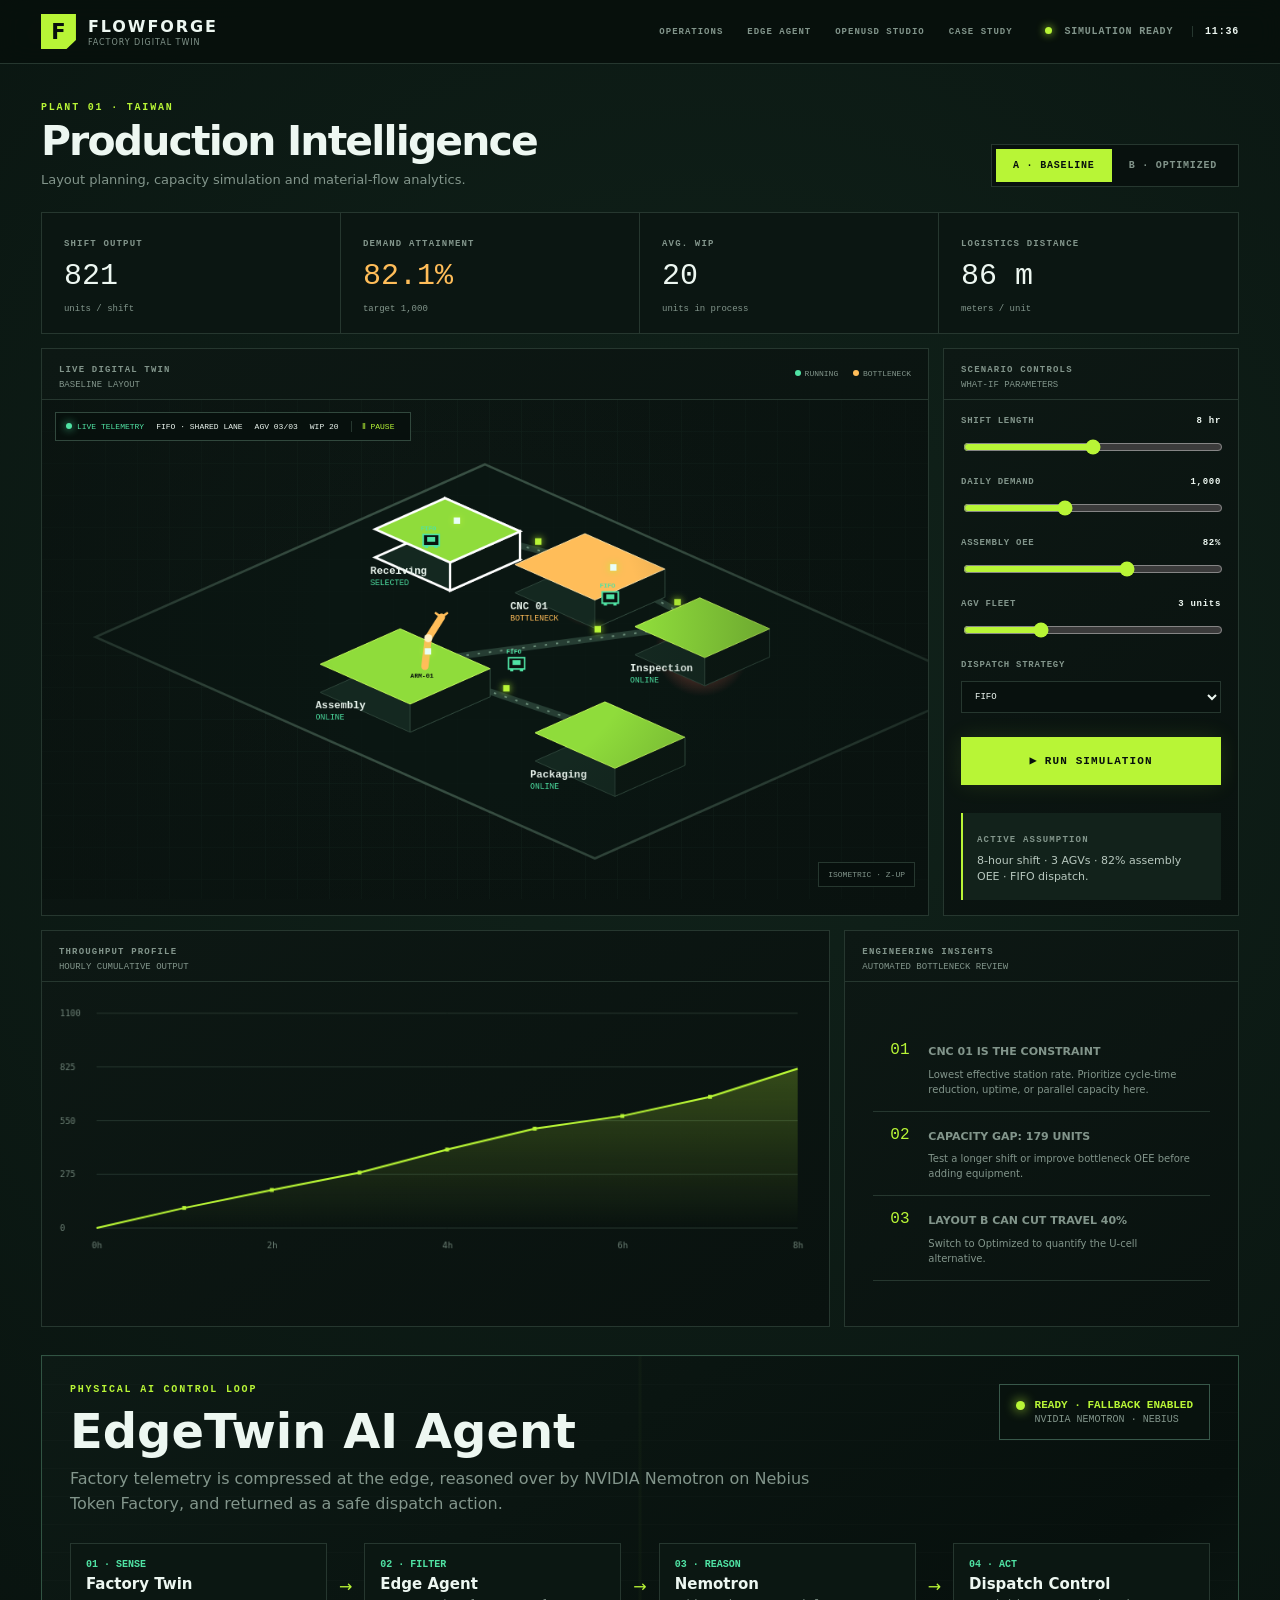
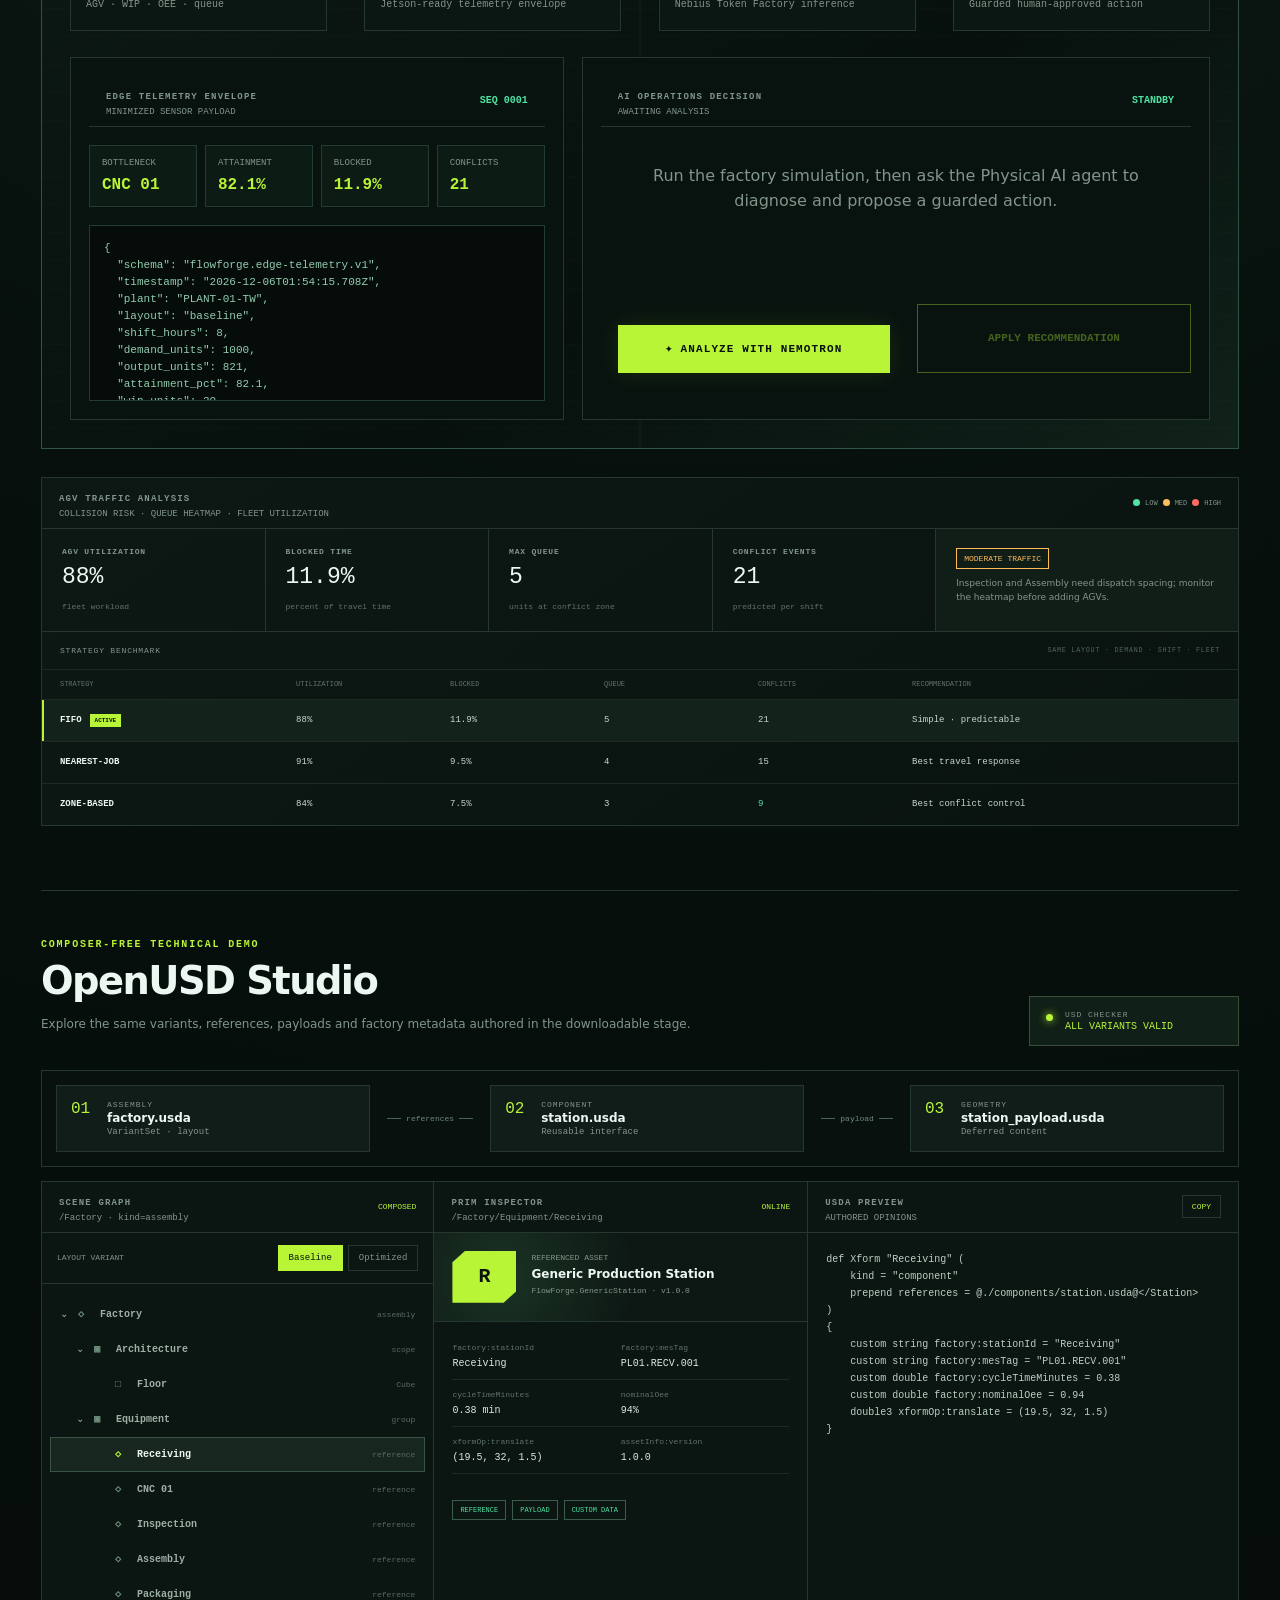
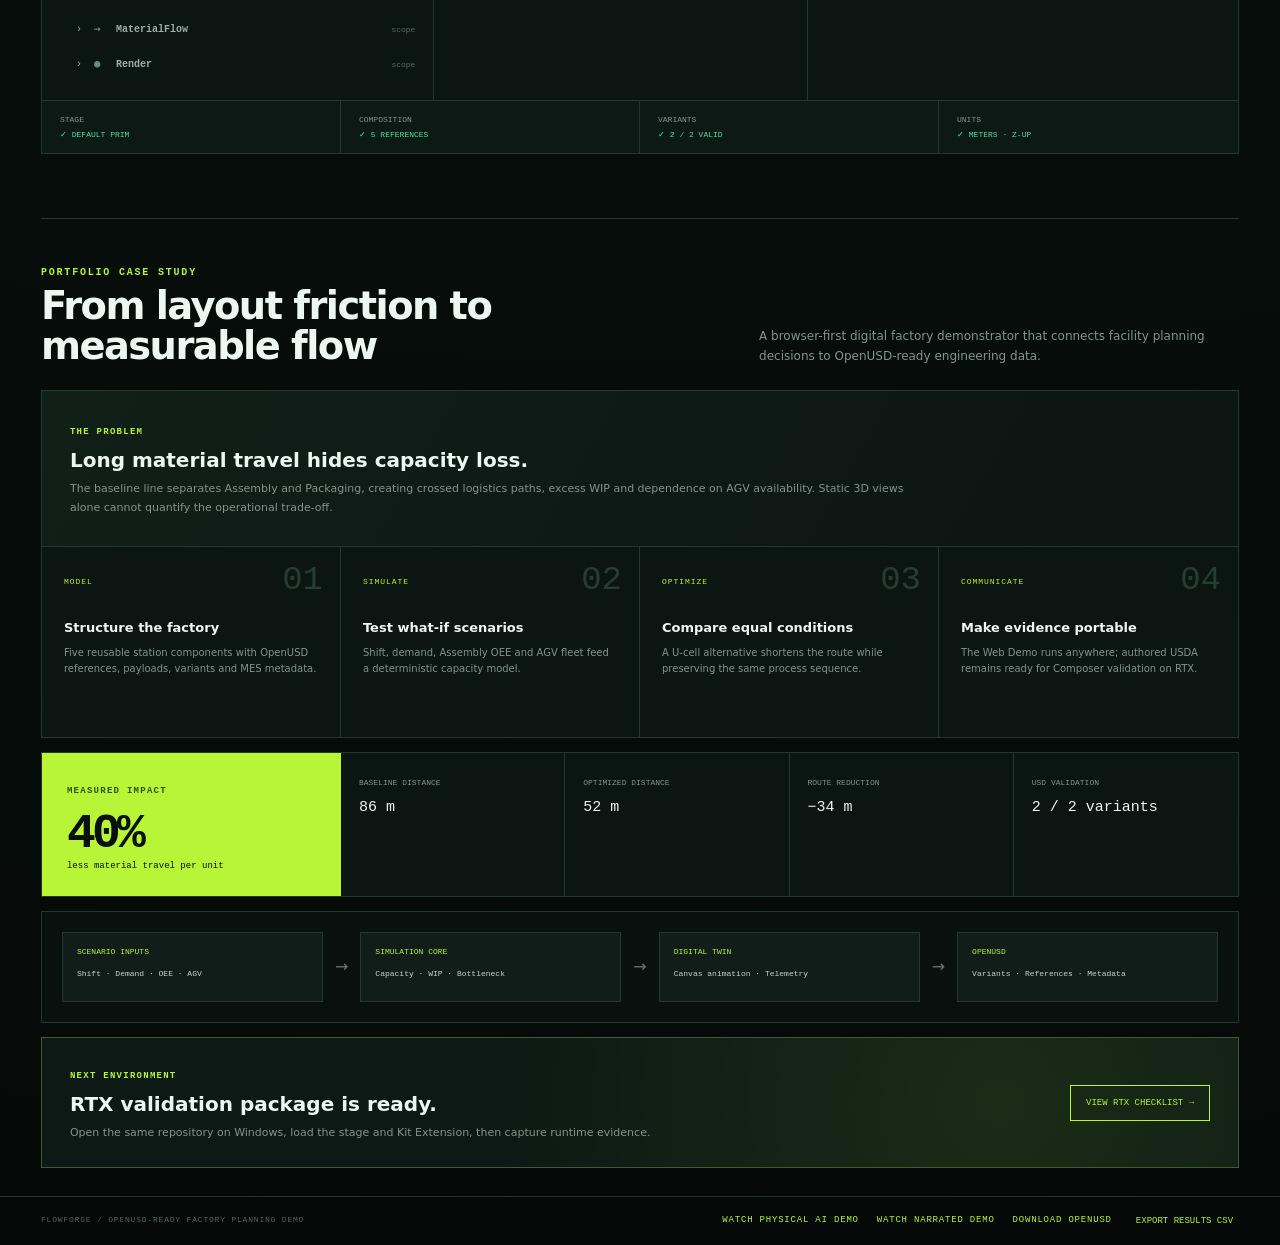
==== commit f327ff0d: "feat: publish updated Physical AI demo video" ====
--- a/index.html
+++ b/index.html
@@ -217,7 +217,7 @@
   <footer>
     <span>FLOWFORGE / OPENUSD-READY FACTORY PLANNING DEMO</span>
     <div class="footer-actions">
-      <a href="docs/demo-video/factory-twin-dispatch-comparison-52s.mp4">WATCH DISPATCH COMPARISON</a>
+      <a href="docs/demo-video/factory-twin-dispatch-comparison-52s.mp4">WATCH PHYSICAL AI DEMO</a>
       <a href="docs/demo-video/factory-twin-portfolio-demo-55s-narrated.mp4">WATCH NARRATED DEMO</a>
       <a href="assets/usd/factory.usda" download>DOWNLOAD OPENUSD</a>
       <button id="export-csv">EXPORT RESULTS CSV</button>
